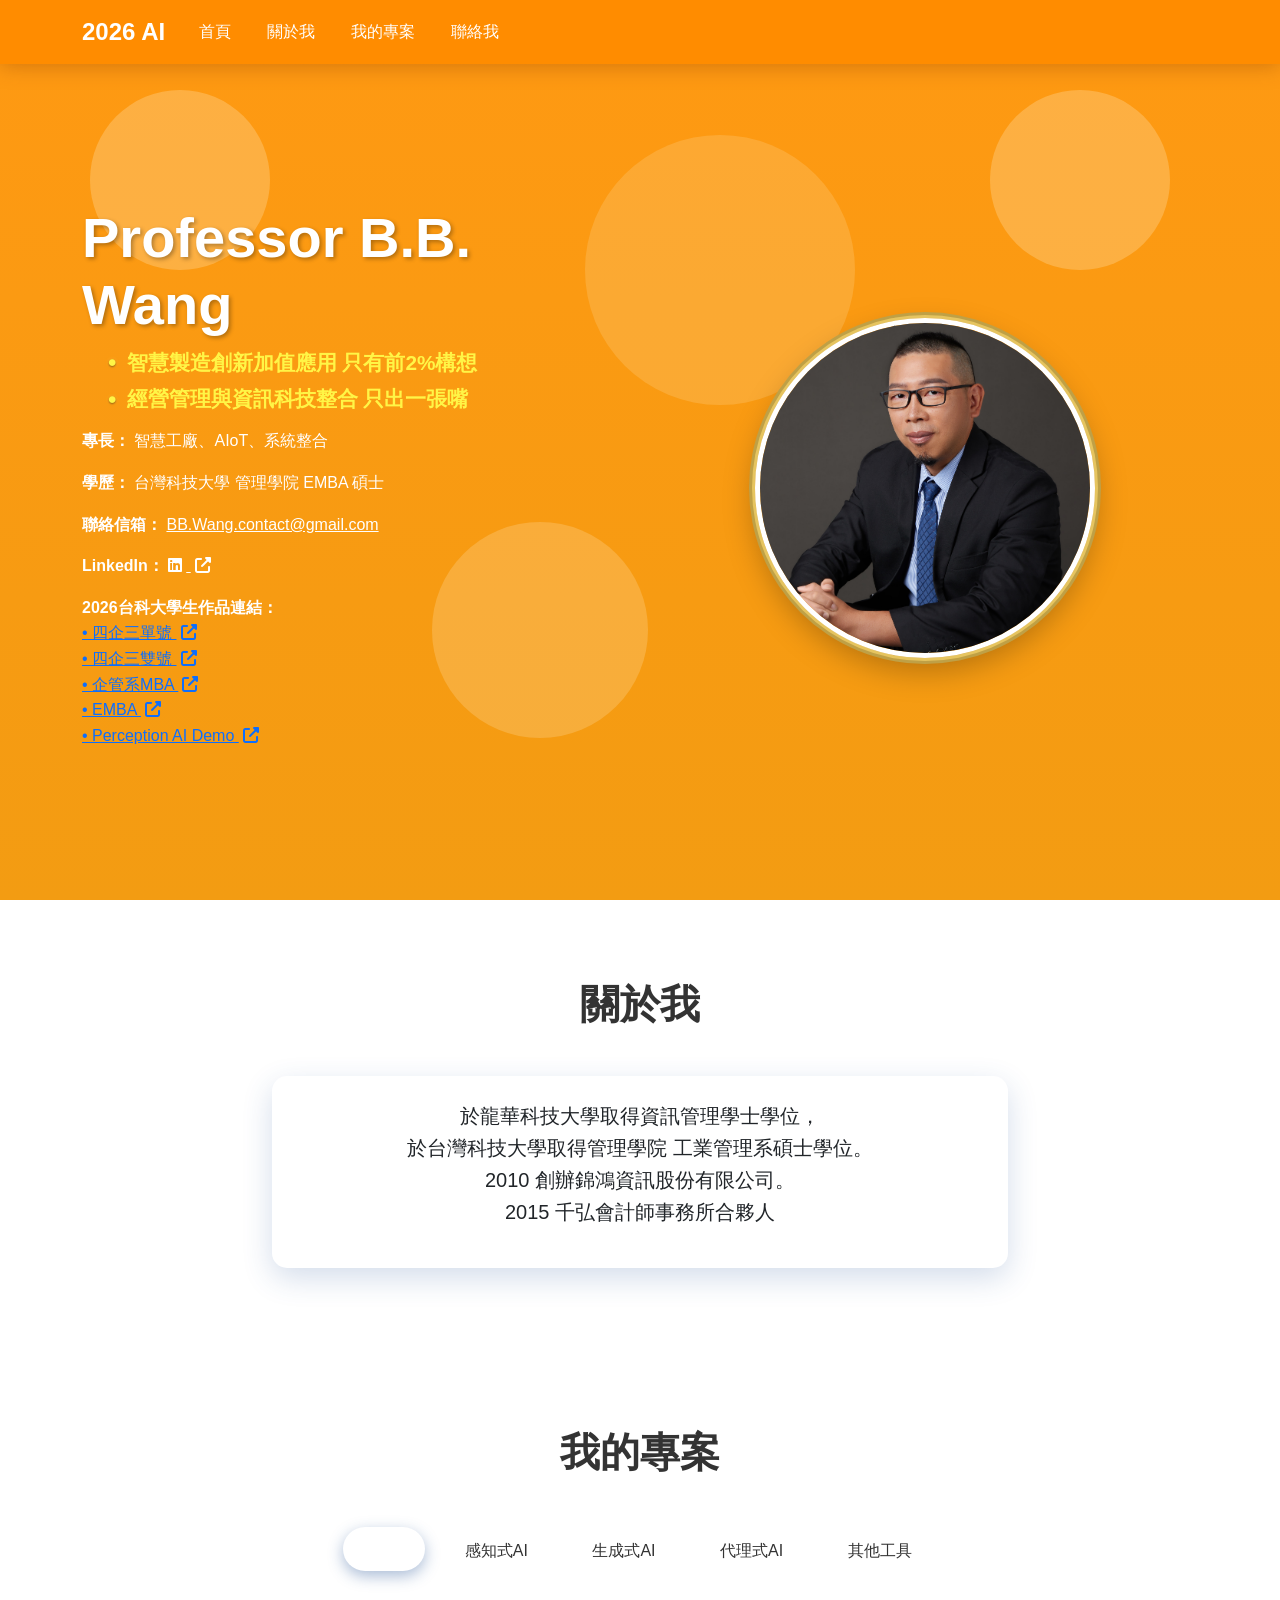
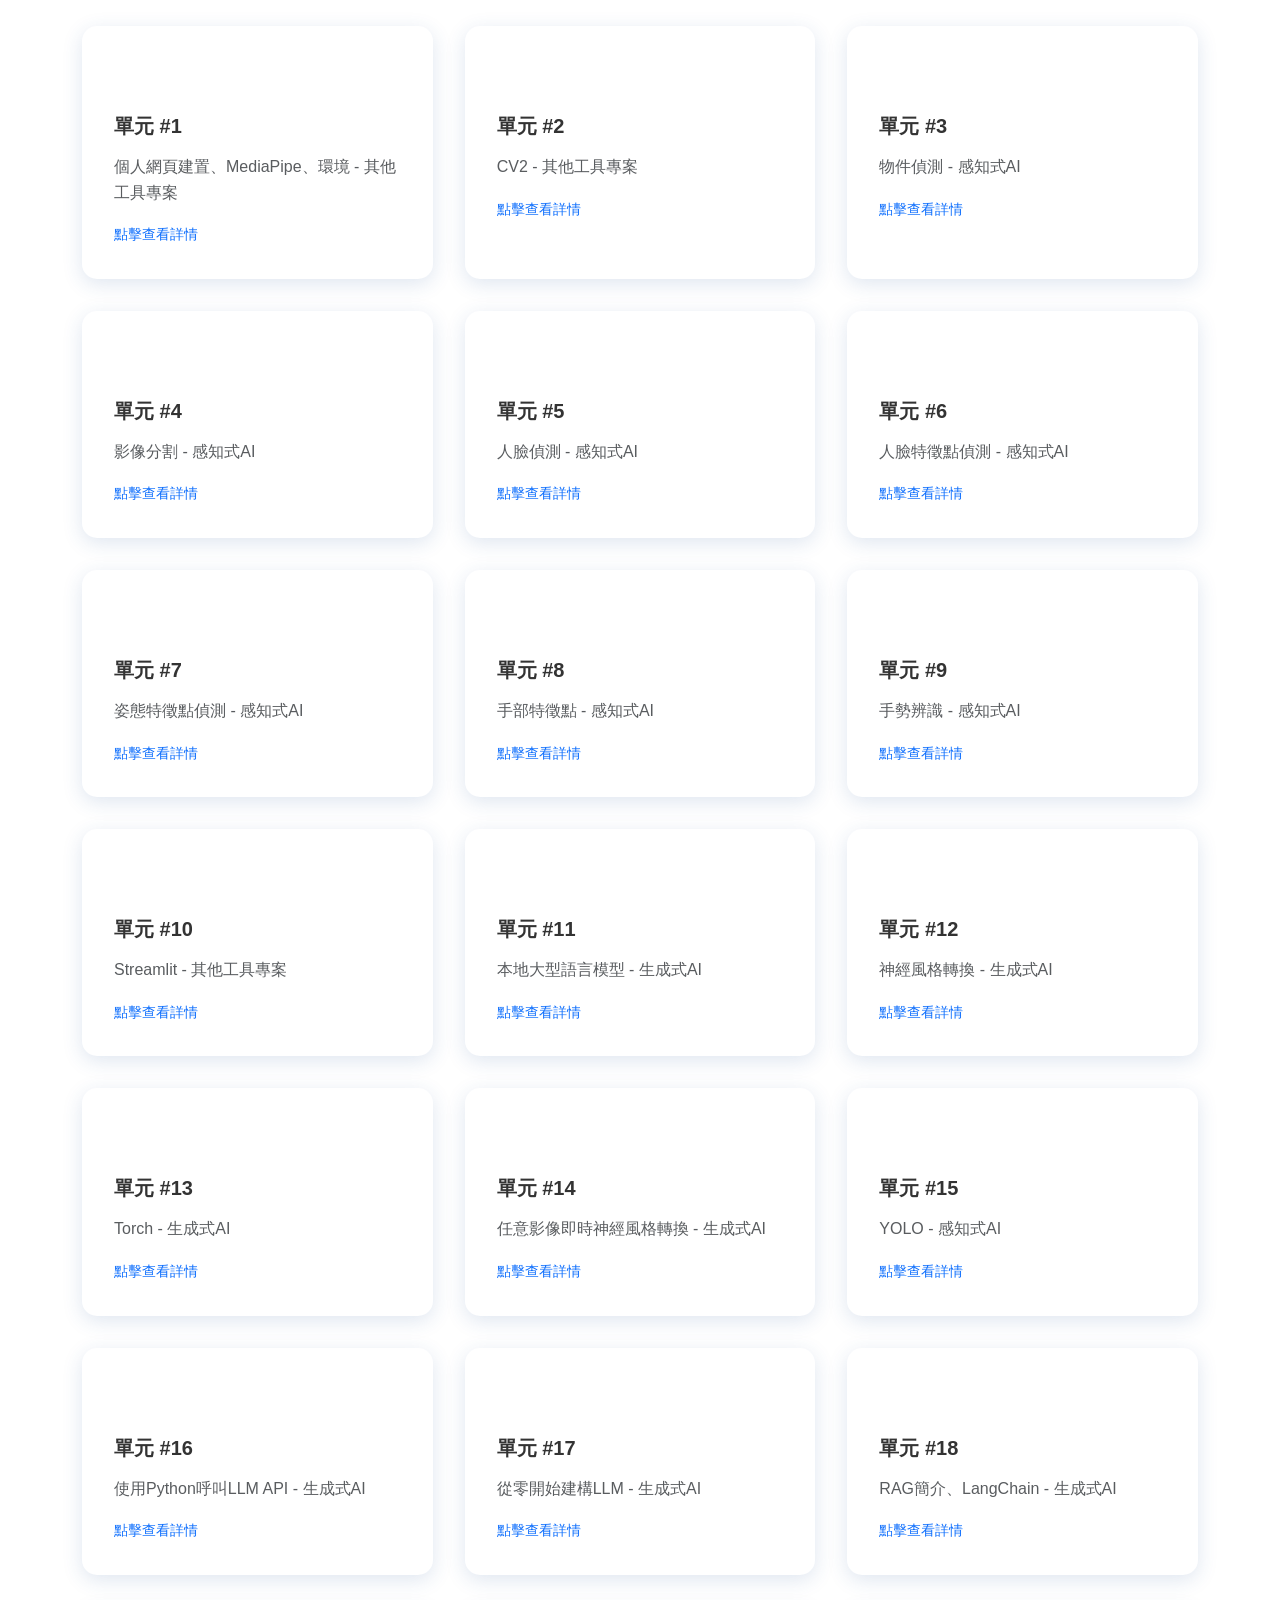
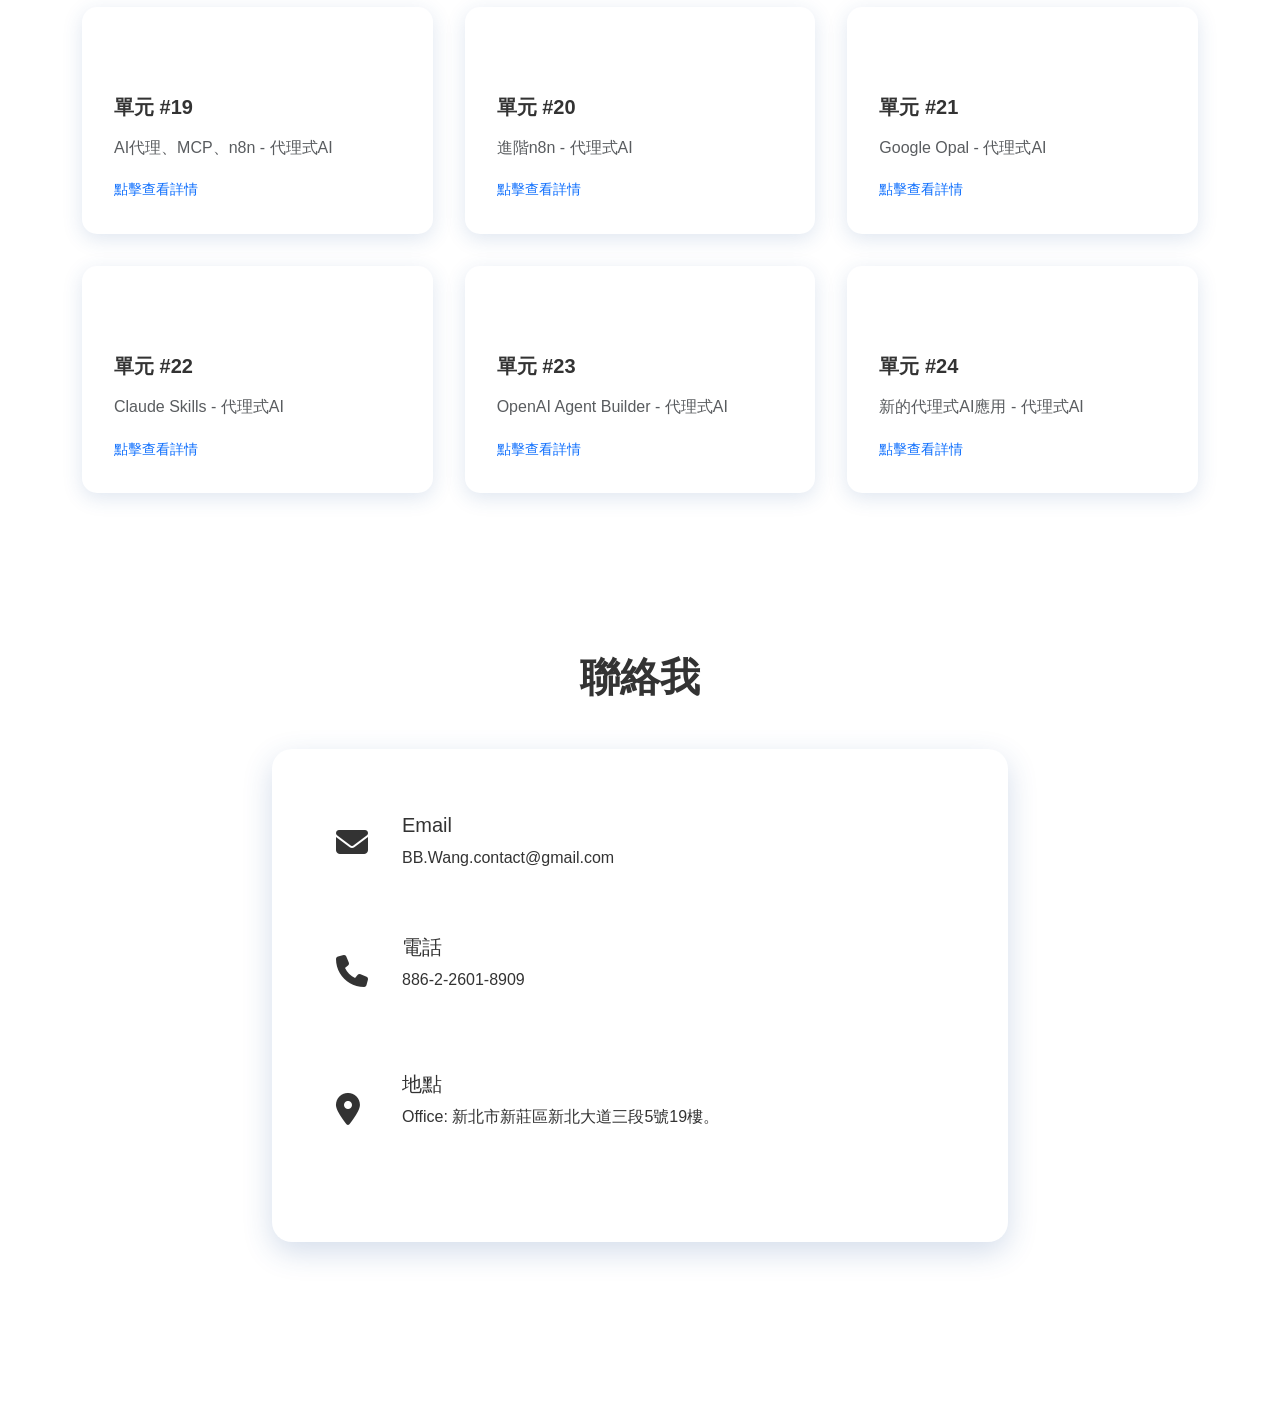
==== index.html @ 48f10123 "Update index.html" ====
<!DOCTYPE html>
<html lang="en">
<head>
    <meta charset="UTF-8">
    <meta name="viewport" content="width=device-width, initial-scale=1.0">
    <title>My 2025 AI Personal Website</title>
    <link href="https://cdnjs.cloudflare.com/ajax/libs/bootstrap/5.3.0/css/bootstrap.min.css" rel="stylesheet">
    <link href="https://cdnjs.cloudflare.com/ajax/libs/font-awesome/6.4.0/css/all.min.css" rel="stylesheet">
    <link rel="stylesheet" href="style2.css">
    <style>
        .titles-container {
            margin-bottom: 0.8rem;
        }
        
        .title-line {
           position: relative;
           padding-left: 1.6rem;
           font-weight: bold;
           color: #FFFF4D !important; /* 改為淡橘色 */
           margin-bottom: 0.2rem !important;

           display: flex;
           align-items: center;   /* 關鍵：文字垂直置中 */
        }

        .title-line:before {
             content: "●";          /* 實心圓，比 • 穩定 */
             color: #FFFF4D !important; /* 圓點也改為淡橘色 */
             font-size: 0.75em;      /* 視覺上更精緻 */
             margin-right: 0.6rem;

             text-shadow:
                 0 1px 2px rgba(0,0,0,0.45),
                 0 0 4px rgba(255,217,102,0.4);
         }
        
        .title-line:last-child {
            margin-bottom: 0 !important;
        }
    </style>
    <link rel="icon" type="image/x-icon" href="/pic/favicon.ico">
</head>

<body>
    <!-- Navigation -->
    <nav class="navbar navbar-expand-lg fixed-top">
        <div class="container">
            <a class="navbar-brand" href="#home">2026 AI</a>

            <button class="navbar-toggler" type="button" data-bs-toggle="collapse" data-bs-target="#navbarNav">
                <span class="navbar-toggler-icon"></span>
            </button>

            <div class="collapse navbar-collapse" id="navbarNav">
                <ul class="navbar-nav me-auto">
                    <li class="nav-item">
                        <a class="nav-link" href="#home">首頁</a>
                    </li>
                    <li class="nav-item">
                        <a class="nav-link" href="#about">關於我</a>
                    </li>
                    <li class="nav-item">
                        <a class="nav-link" href="#projects">我的專案</a>
                    </li>
                    <li class="nav-item">
                        <a class="nav-link" href="#contact">聯絡我</a>
                    </li>
                </ul>
            </div>
        </div>
    </nav>

    <!-- Hero Section -->
    <section id="home" class="hero">
        <div class="container">
            <div class="row align-items-center">
                <div class="col-lg-6 hero-content fade-in">
                    <h1 id="name"></h1>
                    <div class="titles-container">
                        <p class="subtitle title-line" id="title1"></p>
                        <p class="subtitle title-line" id="title2"></p>
                    </div>
                    <div class="mb-3">
                        <strong>專長：</strong>
                        <span id="expertise"></span>
                    </div>
                    <div class="mb-3">
                        <strong>學歷：</strong>
                        <span id="education"></span>
                    </div>
                    <div class="mb-3">
                        <strong>聯絡信箱：</strong>
                        <a href="/cdn-cgi/l/email-protection#a9" class="text-white" id="email"></a>
                    </div>
                    <div class="mb-3">
                        <strong>LinkedIn：</strong>
                        <a href="" target="_blank" class="text-white" id="linkedin">
                            <i class="fab fa-linkedin me-1"></i>
                            <span id="linkedin-text"></span>
                            <i class="fas fa-external-link-alt ms-1"></i>
                        </a>
                    </div>
                    <div class="mb-4 student-links">
                        <strong>2026台科大學生作品連結：</strong>
                        <div class="student-link-item">
                            <a href="https://profluarn.github.io/student_A.html" target="_blank">
                                • 四企三單號
                                <i class="fas fa-external-link-alt ms-1"></i>
                            </a>
                        </div>
                        <div class="student-link-item">
                            <a href="https://profluarn.github.io/student_B.html" target="_blank">
                                • 四企三雙號
                                <i class="fas fa-external-link-alt ms-1"></i>
                            </a>
                        </div>
                        <div class="student-link-item">
                            <a href="https://profluarn.github.io/student_MBA.html" target="_blank">
                                • 企管系MBA
                                <i class="fas fa-external-link-alt ms-1"></i>
                            </a>
                        </div>
                        <div class="student-link-item">
                            <a href="https://profluarn.github.io/student_EMBA.html" target="_blank">
                                • EMBA
                                <i class="fas fa-external-link-alt ms-1"></i>
                            </a>
                        </div>
                        <div class="student-link-item">
                            <a href="perception_demo.html" target="_blank">
                                • Perception AI Demo
                                <i class="fas fa-external-link-alt ms-1"></i>
                            </a>
                        </div>                        
                    </div>
                </div>
                <div class="col-lg-6 text-center fade-in">
                    <img src="pic/mypic.jpg" alt="mypic" class="profile-img">
                </div>
            </div>
        </div>
    </section>

    <!-- About Section -->
    <section id="about" class="section">
        <div class="container">
            <h2 class="section-title">關於我</h2>
            <div class="row justify-content-center">
                <div class="col-lg-8">
                    <div class="card fade-in">
                        <div class="card-body p-4">
                            <p class="lead text-center" id="about-text">
                            </p>
                        </div>
                    </div>
                </div>
            </div>
        </div>
    </section>

    <!-- Projects Section -->
    <section id="projects" class="section bg-light">
        <div class="container">
            <h2 class="section-title">我的專案</h2>

            <!-- Filter Buttons -->
            <div class="filter-buttons fade-in">
                <button class="btn filter-btn active" onclick="filterProjects('all')">全部</button>
                <button class="btn filter-btn" onclick="filterProjects('perception')">感知式AI</button>
                <button class="btn filter-btn" onclick="filterProjects('generative')">生成式AI</button>
                <button class="btn filter-btn" onclick="filterProjects('agentic')">代理式AI</button>
                <button class="btn filter-btn" onclick="filterProjects('tools')">其他工具</button>
            </div>

            <!-- Projects Grid -->
            <div class="project-grid fade-in" id="projects-grid">
                <!-- Projects will be dynamically generated -->
            </div>
        </div>
    </section>

    <!-- Contact Section -->
    <section id="contact" class="section">
        <div class="container">
            <h2 class="section-title">聯絡我</h2>
            <div class="row justify-content-center">
                <div class="col-lg-8">
                    <div class="contact-info fade-in">
                        <div class="contact-item">
                            <i class="fas fa-envelope"></i>
                            <div>
                                <h5>Email</h5>
                                <a id="contact-email1" href=""></a>
                            </div>
                        </div>
                        <div class="contact-item">
                            <i class="fas fa-phone"></i>
                            <div>
                                <h5>電話</h5>
                                <p id="contact-phone"></p>
                            </div>
                        </div>
                        <div class="contact-item">
                            <i class="fas fa-map-marker-alt"></i>
                            <div>
                                <h5>地點</h5>
                                <p id="contact-location"></p>
                            </div>
                        </div>
                    </div>
                </div>
            </div>
        </div>
    </section>

    <!-- Footer -->
    <footer class="footer">
        <div class="container">
            <p>&copy; 2026 Dr. Pin Luarn. All rights reserved.</p>
        </div>
    </footer>

    <!-- Bootstrap JS -->
    <script data-cfasync="false" src="/cdn-cgi/scripts/5c5dd728/cloudflare-static/email-decode.min.js"></script><script src="https://cdnjs.cloudflare.com/ajax/libs/bootstrap/5.3.0/js/bootstrap.bundle.min.js"></script>

    <script>
        

        // Project data
         const projects = [
            {id: 1, category: 'tools', title: '單元 #1', description: '個人網頁建置、MediaPipe、環境 - 其他工具專案'},
            {id: 2, category: 'tools', title: '單元 #2', description: 'CV2 - 其他工具專案'},
            {id: 3, category: 'perception', title: '單元 #3', description: '物件偵測 - 感知式AI'},
            {id: 4, category: 'perception', title: '單元 #4', description: '影像分割 - 感知式AI'},
            {id: 5, category: 'perception', title: '單元 #5', description: '人臉偵測 - 感知式AI'},
            {id: 6, category: 'perception', title: '單元 #6', description: '人臉特徵點偵測 - 感知式AI'},
            {id: 7, category: 'perception', title: '單元 #7', description: '姿態特徵點偵測 - 感知式AI'},
            {id: 8, category: 'perception', title: '單元 #8', description: '手部特徵點 - 感知式AI'},
            {id: 9, category: 'perception', title: '單元 #9', description: '手勢辨識 - 感知式AI'},
            {id: 10, category: 'tools', title: '單元 #10', description: 'Streamlit - 其他工具專案'},
            {id: 11, category: 'generative', title: '單元 #11', description: '本地大型語言模型 - 生成式AI'},
            {id: 12, category: 'generative', title: '單元 #12', description: '神經風格轉換 - 生成式AI'},
            {id: 13, category: 'generative', title: '單元 #13', description: 'Torch - 生成式AI'},
            {id: 14, category: 'generative', title: '單元 #14', description: '任意影像即時神經風格轉換 - 生成式AI'},
            {id: 15, category: 'perception', title: '單元 #15', description: 'YOLO - 感知式AI'},
            {id: 16, category: 'generative', title: '單元 #16', description: '使用Python呼叫LLM API - 生成式AI'},
            {id: 17, category: 'generative', title: '單元 #17', description: '從零開始建構LLM - 生成式AI'},
            {id: 18, category: 'generative', title: '單元 #18', description: 'RAG簡介、LangChain - 生成式AI'},
            {id: 19, category: 'agentic', title: '單元 #19', description: 'AI代理、MCP、n8n - 代理式AI'},
            {id: 20, category: 'agentic', title: '單元 #20', description: '進階n8n - 代理式AI'},
            {id: 21, category: 'agentic', title: '單元 #21', description: 'Google Opal - 代理式AI'},
            {id: 22, category: 'agentic', title: '單元 #22', description: 'Claude Skills - 代理式AI'},
            {id: 23, category: 'agentic', title: '單元 #23', description: 'OpenAI Agent Builder - 代理式AI'},
            {id: 24, category: 'agentic', title: '單元 #24', description: '新的代理式AI應用 - 代理式AI'}
        ];

        // Initialize page
        document.addEventListener('DOMContentLoaded', function() {
            loadProfileData();
            renderProjects('all');
            initScrollAnimations();
            initSmoothScrolling();
        });

        // Load profile data
        function loadProfileData() {
            // Update home section
            document.getElementById('name').textContent = profileData.name;
            document.getElementById('title1').textContent = profileData.title1;
            document.getElementById('title2').textContent = profileData.title2;
            document.getElementById('expertise').textContent = profileData.expertise;
            document.getElementById('education').textContent = profileData.education;
            document.getElementById('email').textContent = profileData.email;
            document.getElementById('email').href = `mailto:${profileData.email}`;
            document.getElementById('linkedin').href = profileData.linkedin;
            document.getElementById('linkedin-text').textContent = profileData.linkedin;
            const aboutText = [profileData.about1, profileData.about2, profileData.about3, profileData.about4]
                .filter(text => text && text.trim()) // Remove empty parts
                .join(' ');
            document.getElementById('about-text').innerHTML = aboutText;
            document.getElementById('contact-email1').textContent = profileData.email;
            document.getElementById('contact-email1').href = `mailto:${profileData.email}`;
            document.getElementById('contact-phone').textContent = profileData.phone;
            document.getElementById('contact-location').innerHTML = profileData.location;
        }

        // Filter and render projects
        function filterProjects(category) {
            // Update active button
            document.querySelectorAll('.filter-btn').forEach(btn => btn.classList.remove('active'));
            event.target.classList.add('active');

            renderProjects(category);
        }

        function renderProjects(category) {
            const grid = document.getElementById('projects-grid');
            const filteredProjects = category === 'all' ? projects : projects.filter(p => p.category === category);

            grid.innerHTML = filteredProjects.map(project => {
                return `
                    <div class="project-card" data-category="${project.category}" onclick="openProject(${project.id})">
                        <div class="project-number">${project.id}</div>
                        <h5>${project.title}</h5>
                        <p class="text-muted">${project.description}</p>
                        <small class="text-primary">點擊查看詳情</small>
                    </div>
                `;
            }).join('');
        }

        // Open project details
        function openProject(id) {
            // Navigate to unit.html with unit ID as parameter
            window.open(`unit.html?unit=${id}`, '_blank');
        }

        // Scroll animations
        function initScrollAnimations() {
            const observerOptions = {
                threshold: 0.1,
                rootMargin: '0px 0px -50px 0px'
            };

            const observer = new IntersectionObserver((entries) => {
                entries.forEach(entry => {
                    if (entry.isIntersecting) {
                        entry.target.classList.add('visible');
                    }
                });
            }, observerOptions);

            document.querySelectorAll('.fade-in').forEach(el => {
                observer.observe(el);
            });
        }

        // Smooth scrolling for navigation links
        function initSmoothScrolling() {
            document.querySelectorAll('a[href^="#"]').forEach(anchor => {
                anchor.addEventListener('click', function (e) {
                    e.preventDefault();
                    const target = document.querySelector(this.getAttribute('href'));
                    if (target) {
                        const headerOffset = 70;
                        const elementPosition = target.getBoundingClientRect().top;
                        const offsetPosition = elementPosition + window.pageYOffset - headerOffset;

                        window.scrollTo({
                            top: offsetPosition,
                            behavior: 'smooth'
                        });
                    }
                });
            });
        }

        // Navbar background on scroll
        window.addEventListener('scroll', function() {
            const navbar = document.querySelector('.navbar');
            if (window.scrollY > 50) {
                navbar.style.background = 'rgba(255,255,255,0.98)';
            } else {
                navbar.style.background = 'rgba(255,255,255,0.95)';
            }
        });
// ====== User Profile Data Section - Please modify the content below ======
        const profileData = {
            name: "Professor B.B. Wang",
            title1: "智慧製造創新加值應用 只有前2%構想",
            title2: "經營管理與資訊科技整合 只出一張嘴",
            expertise: "智慧工廠、AIoT、系統整合",
            education: "台灣科技大學 管理學院 EMBA 碩士",
            email: "BB.Wang.contact@gmail.com",
            WebSite: "https://jinhon-info.com.tw/",
            about1: "於龍華科技大學取得資訊管理學士學位，<br>",
            about2: "於台灣科技大學取得管理學院 工業管理系碩士學位。<br>",
            about3: "2010 創辦錦鴻資訊股份有限公司。<br>",
            about4: "2015 千弘會計師事務所合夥人", 
            phone: "886-2-2601-8909",
            location: "Office: 新北市新莊區新北大道三段5號19樓。"
        };
    </script>
</body>
</html>
---- style2.css ----
:root {
    --primary-orange: #FF9900;    /* 主背景橘色 */
    --light-orange: #ffe5b4;      /* 淡橘色（用於圓圈與文字） */
    --deep-orange: #e67e22;       /* 深橘色（用於標題文字） */
    
    --gradient-orange: linear-gradient(
        180deg,
        #ff9912 0%,
        #f39c12 100%
    );
}

* {
    margin: 0;
    padding: 0;
    box-sizing: border-box;
}

body {
    font-family: 'Microsoft JhengHei', Arial, sans-serif;
    line-height: 1.6;
    color: #333;
    background: var(--light-pink);
}

/* Navigation */
.navbar {
    /* 將原本的 rgba(42, 87, 153, 0.95) 改為深橘色 */
    background: rgba(255, 140, 0, 1) !important;
    backdrop-filter: blur(10px);
    /* 修改陰影顏色，使其與橘色調和 */
    box-shadow: 0 2px 20px rgba(135, 54, 0, 0.35);
    transition: all 0.3s ease;
}

.navbar-brand {
    font-weight: bold;
    font-size: 1.5rem;
    color: white !important;
}

.navbar-nav .nav-link {
    color: white !important;
    font-weight: 500;
    margin: 0 10px;
    transition: all 0.3s ease;
}

.navbar-nav .nav-link:hover {
    /* 原本是淡藍色，改為您之前設定的淡橘色 */
    color: var(--light-orange) !important;
    transform: translateY(-2px);
}

/* Hero Section */
.hero {
    background: var(--gradient-orange); /* 使用新的橘色漸層 */
    min-height: 100vh;
    display: flex;
    align-items: center;
    color: white;
    position: relative;
    overflow: hidden;
    padding-top: 76px;
}

.hero::before {
    content: '';
    position: absolute;
    inset: 0;
    /* 將 SVG 內的 fill 顏色改為淡橘色 rgba(255, 229, 180, ...) */
    background: url("data:image/svg+xml,%3Csvg xmlns='http://www.w3.org/2000/svg' viewBox='0 0 1000 1000'%3E%3Ccircle cx='200' cy='200' r='100' fill='rgba(255, 229, 180, 0.3)'/%3E%3Ccircle cx='800' cy='300' r='150' fill='rgba(255, 229, 180, 0.2)'/%3E%3Ccircle cx='600' cy='700' r='120' fill='rgba(255, 229, 180, 0.25)'/%3E%3C/svg%3E");

    animation: float 12s ease-in-out infinite;
    will-change: transform;
    transform: translate3d(0,0,0);
    pointer-events: none;
}
@keyframes float {
    0%, 100% { transform: translate3d(0, 0, 0) scale(1); }
    50%      { transform: translate3d(28px, -70px, 0) scale(1.03); }
}

.hero-content {
    position: relative;
    z-index: 2;
}

.hero h1 {
    font-size: 3.5rem;
    font-weight: bold;
    margin-bottom: 0.5rem;
    text-shadow: 2px 2px 4px rgba(0,0,0,0.3);
}

.hero .subtitle {
    font-size: 1.3rem;
    margin-bottom: 2rem;
    opacity: 0.9;
}

/* ===============================
   Profile Image
   =============================== */
.profile-img {
    width: clamp(250px, 33vw, 340px);
    height: clamp(250px, 33vw, 340px);
    border-radius: 50%;
    aspect-ratio: 1 / 1;
    object-fit: cover;

    border: 5px solid #ffffff;

    box-shadow:
        0 0 0 3px #e6c45f,
        0 0 0 6px #bfa046,
        0 12px 32px rgba(0,0,0,0.28);

    transition: transform 0.35s ease, box-shadow 0.35s ease;
}

.profile-img:hover {
    transform: scale(1.05);
    box-shadow:
        0 0 0 3px #f2d675,
        0 0 0 6px #c9a84a,
        0 18px 40px rgba(0,0,0,0.35);
}

.hero .profile-img {
    border-radius: 50% !important;
}

/* Sections */
.section {
    padding: 80px 0;
}

.section-title {
    text-align: center;
    font-size: 2.5rem;
    margin-bottom: 3rem;
    color: var(--deep-pink);
    font-weight: bold;
}

.bg-light {
    background: var(--secondary-pink) !important;
}

/* Cards */
.card {
    border: none;
    border-radius: 15px;
    box-shadow: 0 10px 30px rgba(42, 87, 153, 0.20);
    transition: transform 0.3s ease, box-shadow 0.3s ease;
    background: white;
}

.card:hover {
    transform: translateY(-10px);
    box-shadow: 0 20px 40px rgba(42, 87, 153, 0.30);
}

/* Filter Buttons */
.filter-buttons {
    text-align: center;
    margin-bottom: 3rem;
}

.filter-btn {
    background: white;
    color: var(--primary-pink);
    border: 2px solid var(--primary-pink);
    padding: 10px 25px;
    margin: 5px;
    border-radius: 25px;
    font-weight: 500;
    transition: all 0.3s ease;
}

.filter-btn:hover,
.filter-btn.active {
    background: var(--primary-pink);
    color: white;
    transform: translateY(-2px);
    box-shadow: 0 5px 15px rgba(42, 87, 153, 0.40);
}

/* Project Grid */
.project-grid {
    display: grid;
    grid-template-columns: repeat(auto-fit, minmax(300px, 1fr));
    gap: 2rem;
    margin-top: 2rem;
}

.project-card {
    background: white;
    padding: 2rem;
    border-radius: 15px;
    box-shadow: 0 5px 20px rgba(42, 87, 153, 0.15);
    transition: all 0.3s ease;
    cursor: pointer;
    position: relative;
    overflow: hidden;
}

.project-card::before {
    content: '';
    position: absolute;
    top: 0;
    left: 0;
    width: 100%;
    height: 4px;
    background: var(--gradient-pink);
}

.project-card:hover {
    transform: translateY(-10px);
    box-shadow: 0 15px 35px rgba(42, 87, 153, 0.25);
}

.project-number {
    background: var(--gradient-pink);
    color: white;
    width: 40px;
    height: 40px;
    border-radius: 50%;
    display: flex;
    align-items: center;
    justify-content: center;
    font-weight: bold;
    margin-bottom: 1rem;
}

.project-card h5 {
    color: var(--deep-pink);
    margin-bottom: 1rem;
    font-weight: bold;
}

/* Contact Section */
.contact-info {
    background: white;
    padding: 3rem;
    border-radius: 20px;
    box-shadow: 0 10px 30px rgba(42, 87, 153, 0.20);
}

.contact-item {
    display: flex;
    align-items: center;
    margin-bottom: 2rem;
    padding: 1rem;
    background: var(--light-pink);
    border-radius: 10px;
    transition: transform 0.3s ease;
}

.contact-item:hover {
    transform: translateX(10px);
}

.contact-item i {
    font-size: 2rem;
    color: var(--primary-pink);
    margin-right: 1rem;
    width: 50px;
}

.contact-item a {
    color: var(--deep-pink) !important;
    text-decoration: none;
}

.contact-item a:hover {
    color: var(--primary-pink) !important;
}

/* Footer */
.footer {
    background: var(--deep-pink);
    color: white;
    text-align: center;
    padding: 2rem 0;
}

/* Animations */
.fade-in {
    opacity: 0;
    transform: translateY(30px);
    transition: all 0.8s ease;
}

.fade-in.visible {
    opacity: 1;
    transform: translateY(0);
}

/* Responsive Design */
@media (max-width: 768px) {
    .hero h1 {
        font-size: 2.5rem;
    }

    .profile-img {
        width: 190px;
        height: 190px;
    }

    .project-grid {
        grid-template-columns: 1fr;
    }

    .section-title {
        font-size: 2rem;
    }

    .filter-btn {
        padding: 8px 20px;
        font-size: 0.9rem;
    }

    .project-card {
        padding: 1.5rem;
    }

    .contact-info {
        padding: 2rem;
    }
}

@media (max-width: 576px) {
    .hero h1 {
        font-size: 2rem;
    }

    .hero .subtitle {
        font-size: 1.1rem;
    }

    .section {
        padding: 60px 0;
    }

    .profile-img {
        width: 160px;
        height: 160px;
    }

    .project-card {
        padding: 1.2rem;
    }

    .contact-info {
        padding: 1.5rem;
    }

    .contact-item {
        flex-direction: column;
        text-align: center;
    }

    .contact-item i {
        margin-right: 0;
        margin-bottom: 0.5rem;
    }
}
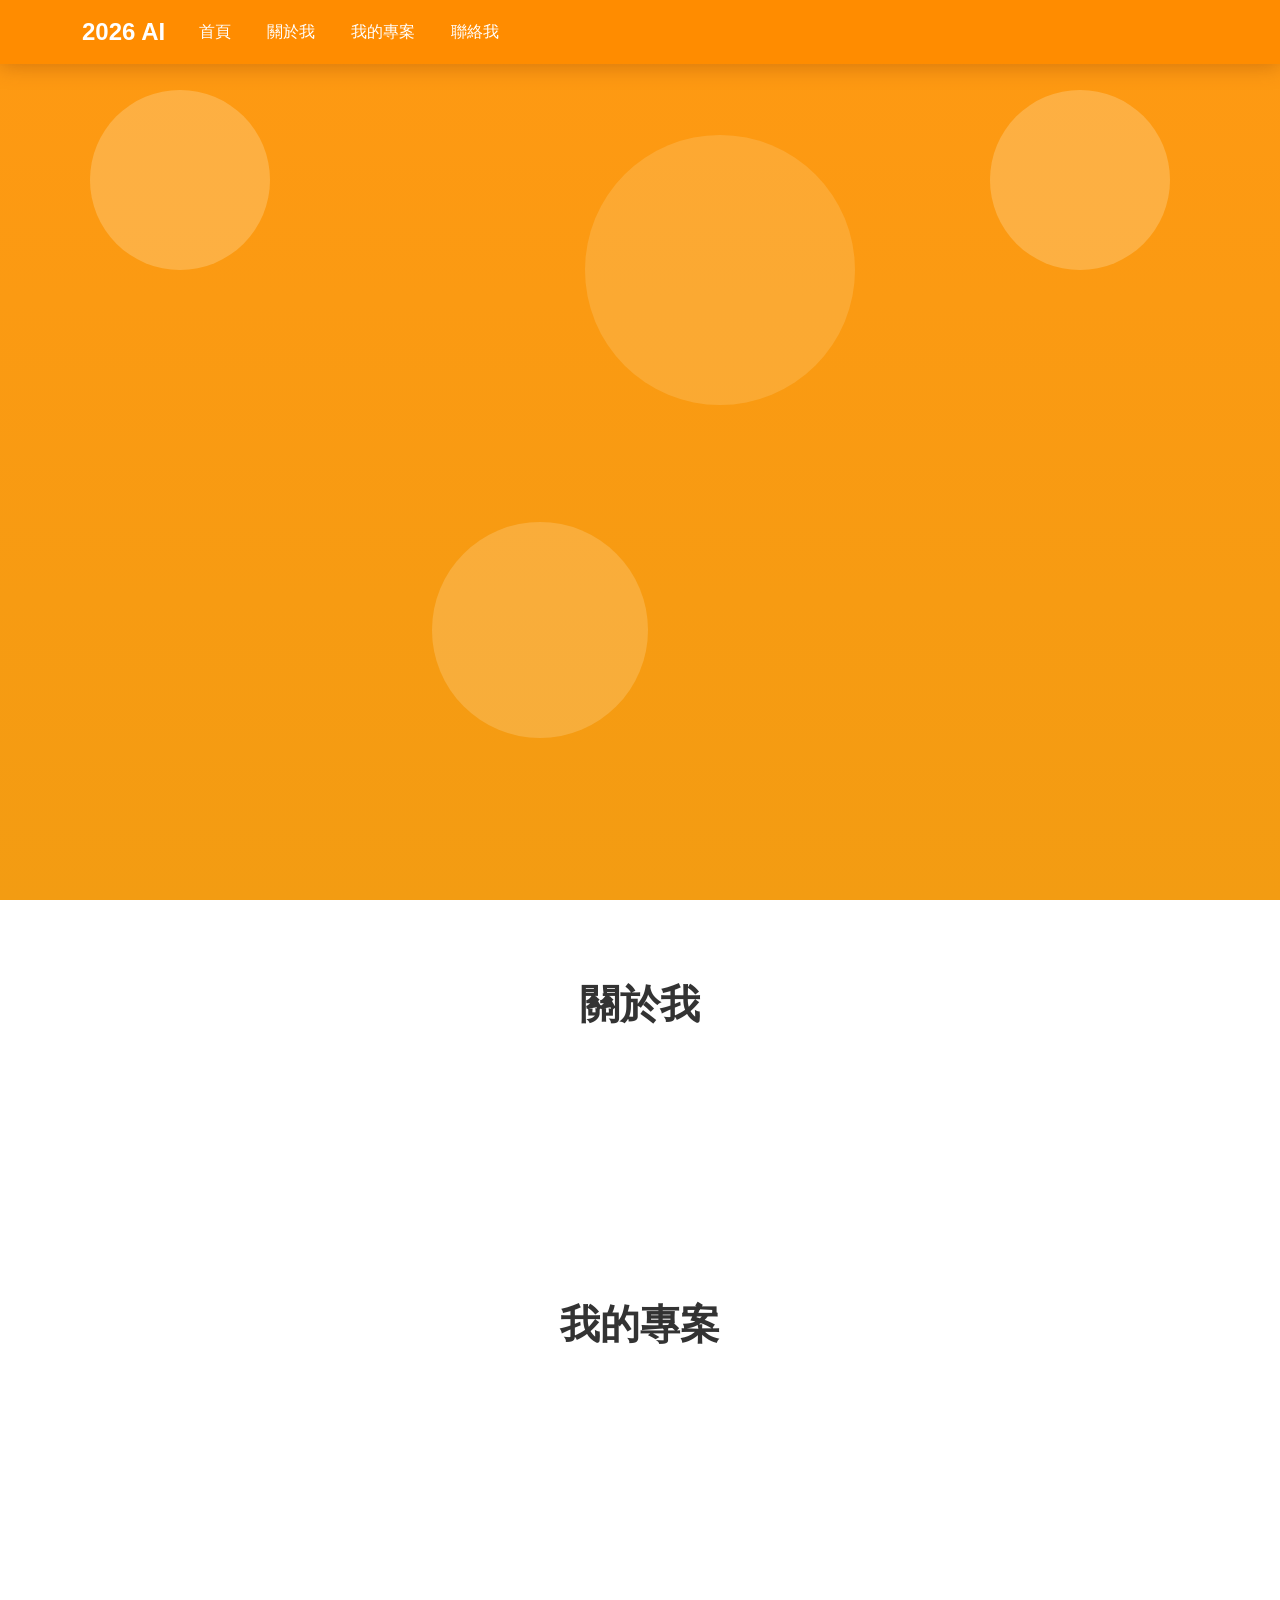
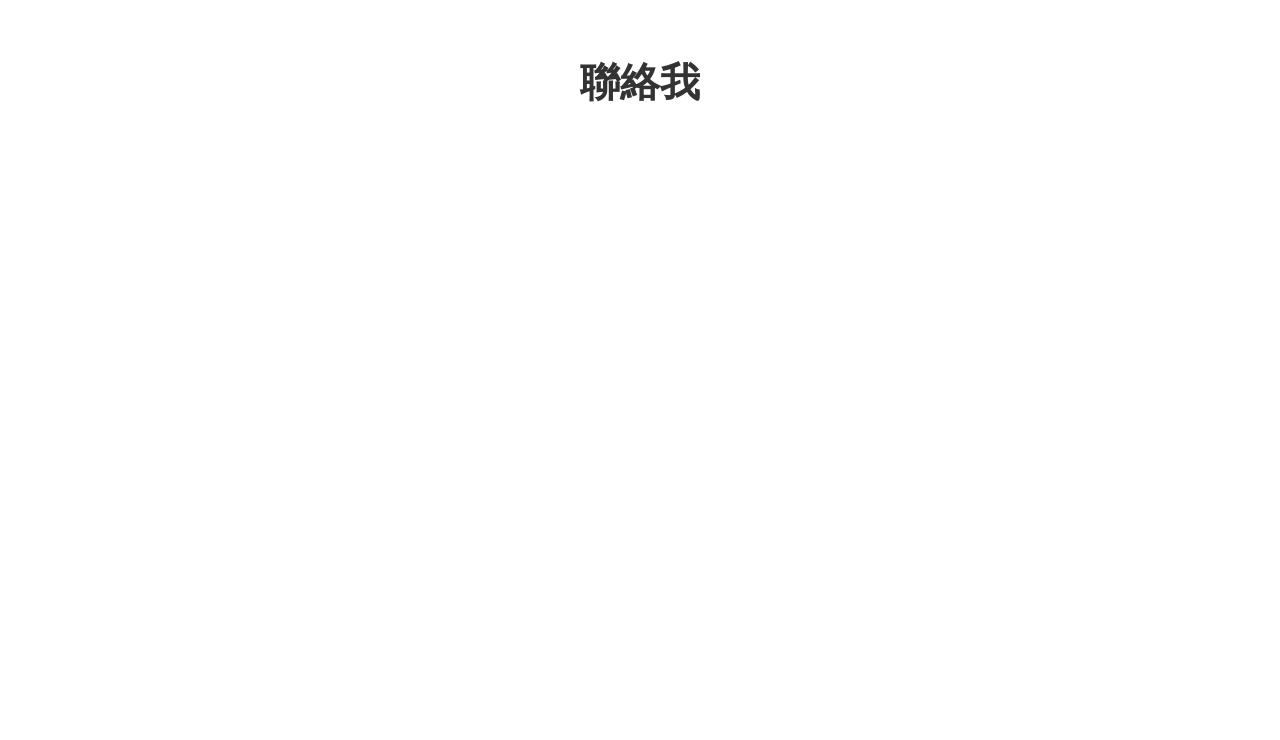
==== commit 7b54d65f: "Update index.html" ====
--- a/index.html
+++ b/index.html
@@ -93,8 +93,8 @@
                         <a href="/cdn-cgi/l/email-protection#a9" class="text-white" id="email"></a>
                     </div>
                     <div class="mb-3">
-                        <strong>LinkedIn：</strong>
-                        <a href="" target="_blank" class="text-white" id="linkedin">
+                        <strong>WebSite：</strong>
+                        <a href="" target="_blank" class="text-white" id="WebSite">
                             <i class="fab fa-linkedin me-1"></i>
                             <span id="linkedin-text"></span>
                             <i class="fas fa-external-link-alt ms-1"></i>
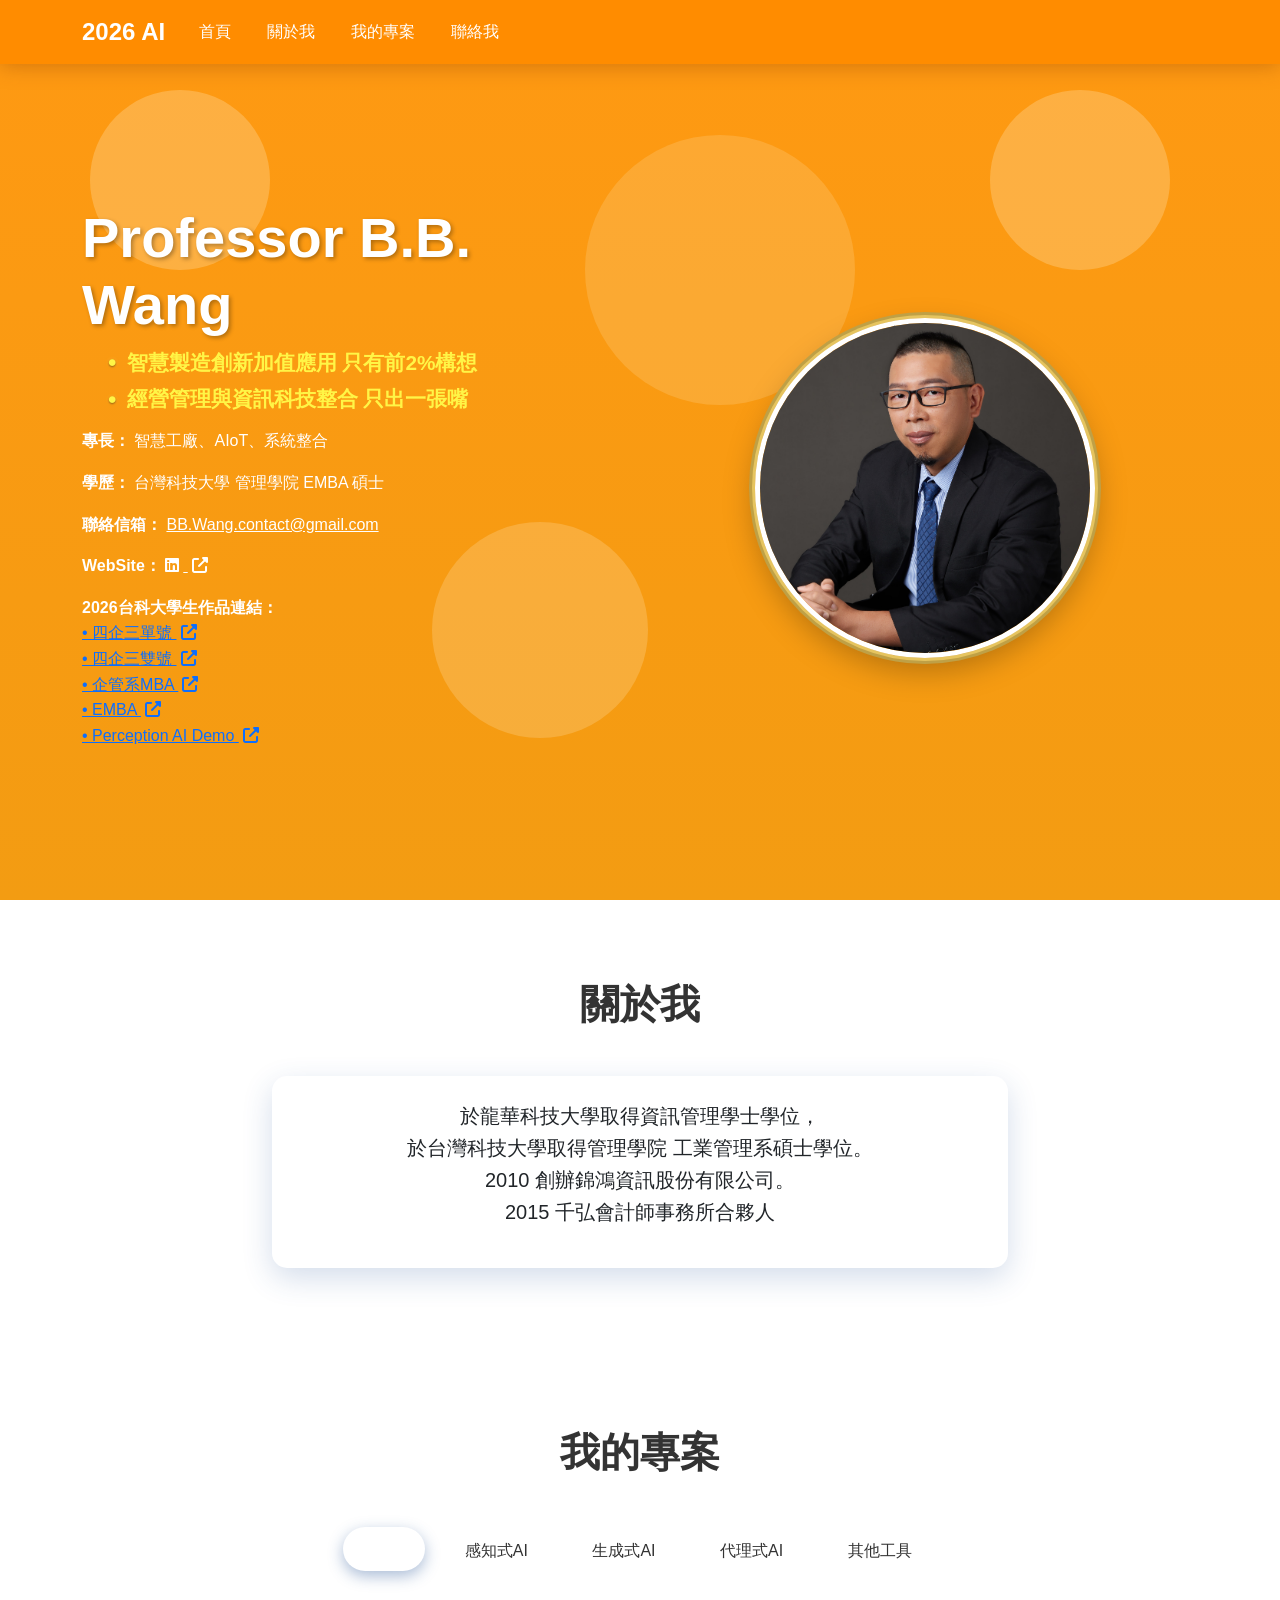
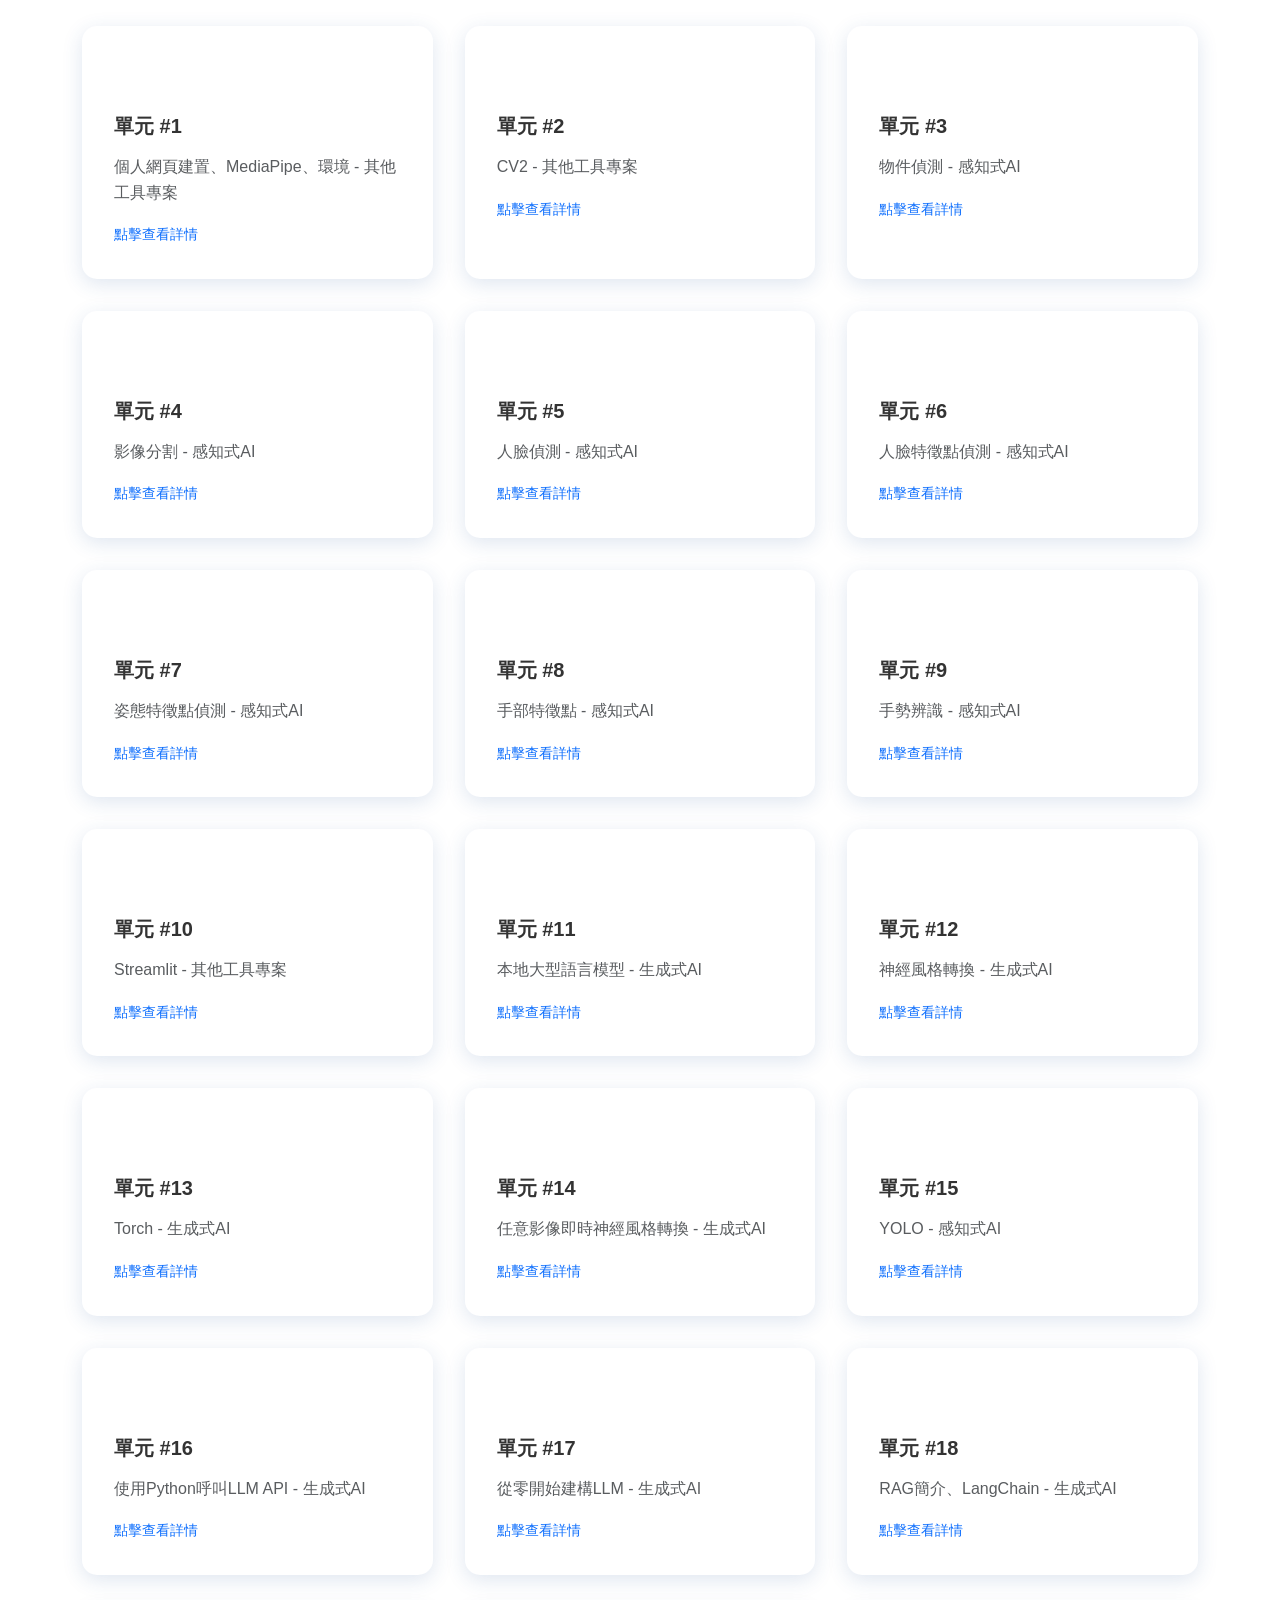
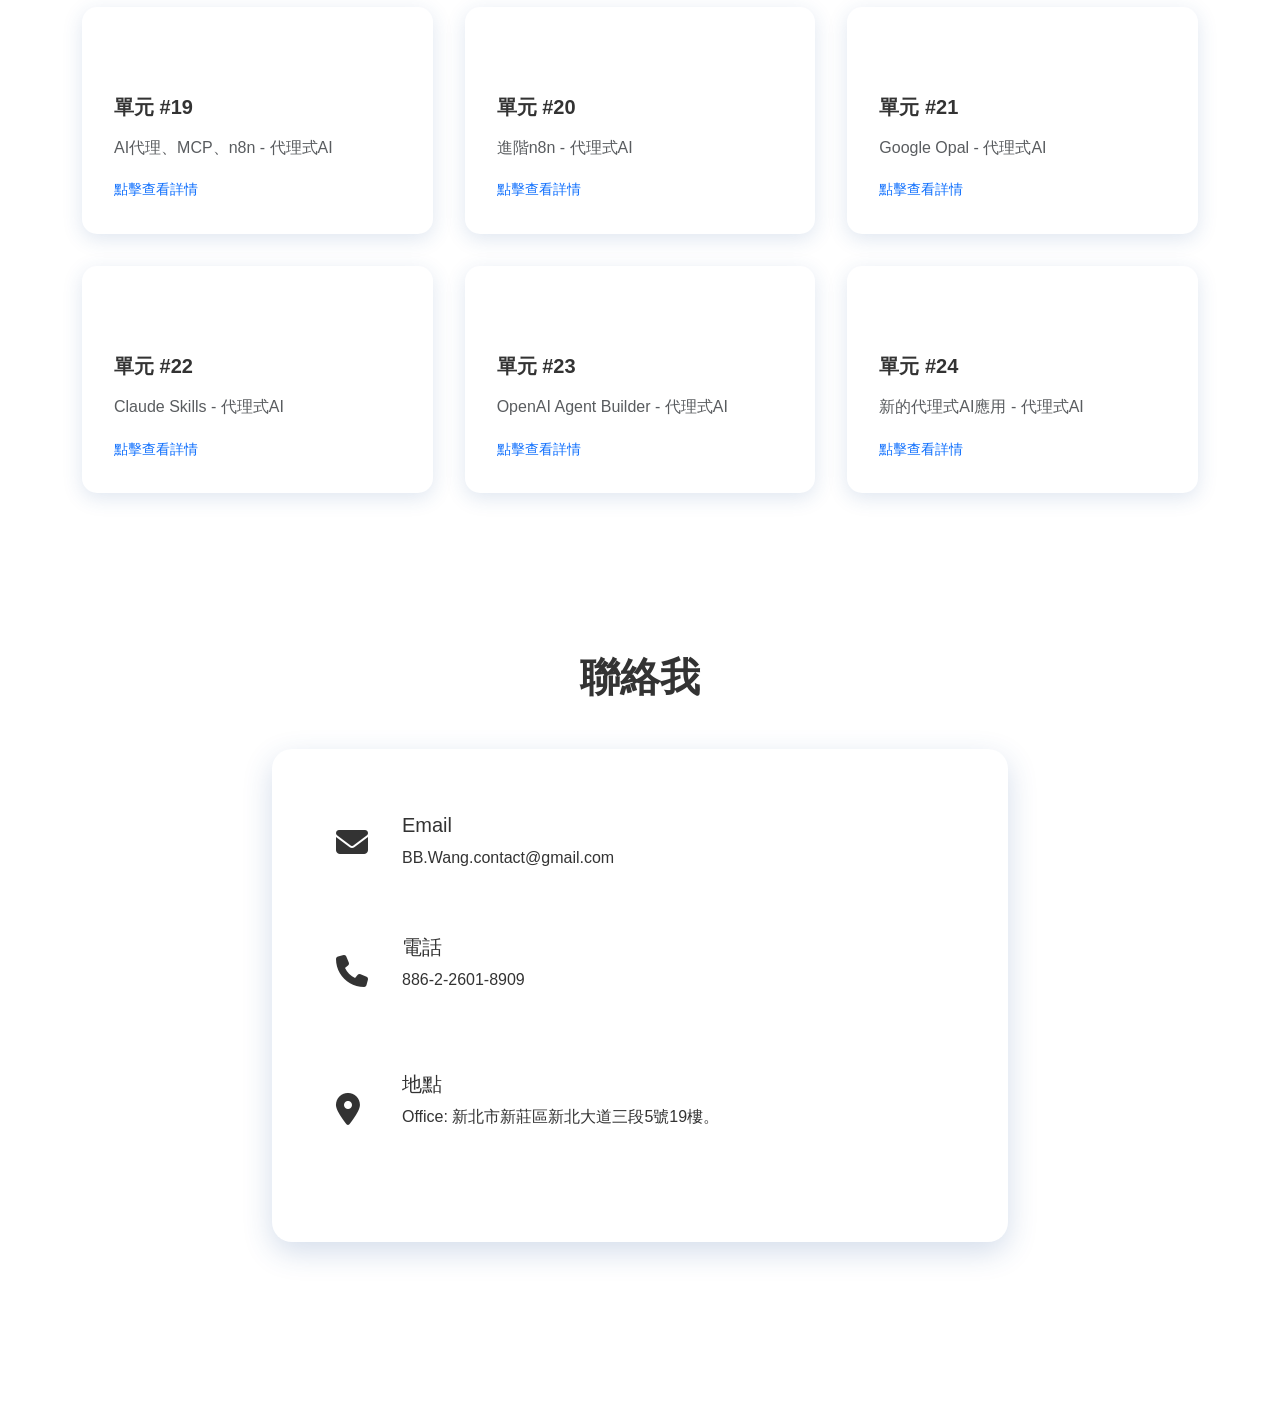
==== commit 13a4b187: "Update index.html" ====
--- a/index.html
+++ b/index.html
@@ -94,7 +94,7 @@
                     </div>
                     <div class="mb-3">
                         <strong>WebSite：</strong>
-                        <a href="" target="_blank" class="text-white" id="WebSite">
+                        <a href="" target="_blank" class="text-white" id="linkedin">
                             <i class="fab fa-linkedin me-1"></i>
                             <span id="linkedin-text"></span>
                             <i class="fas fa-external-link-alt ms-1"></i>
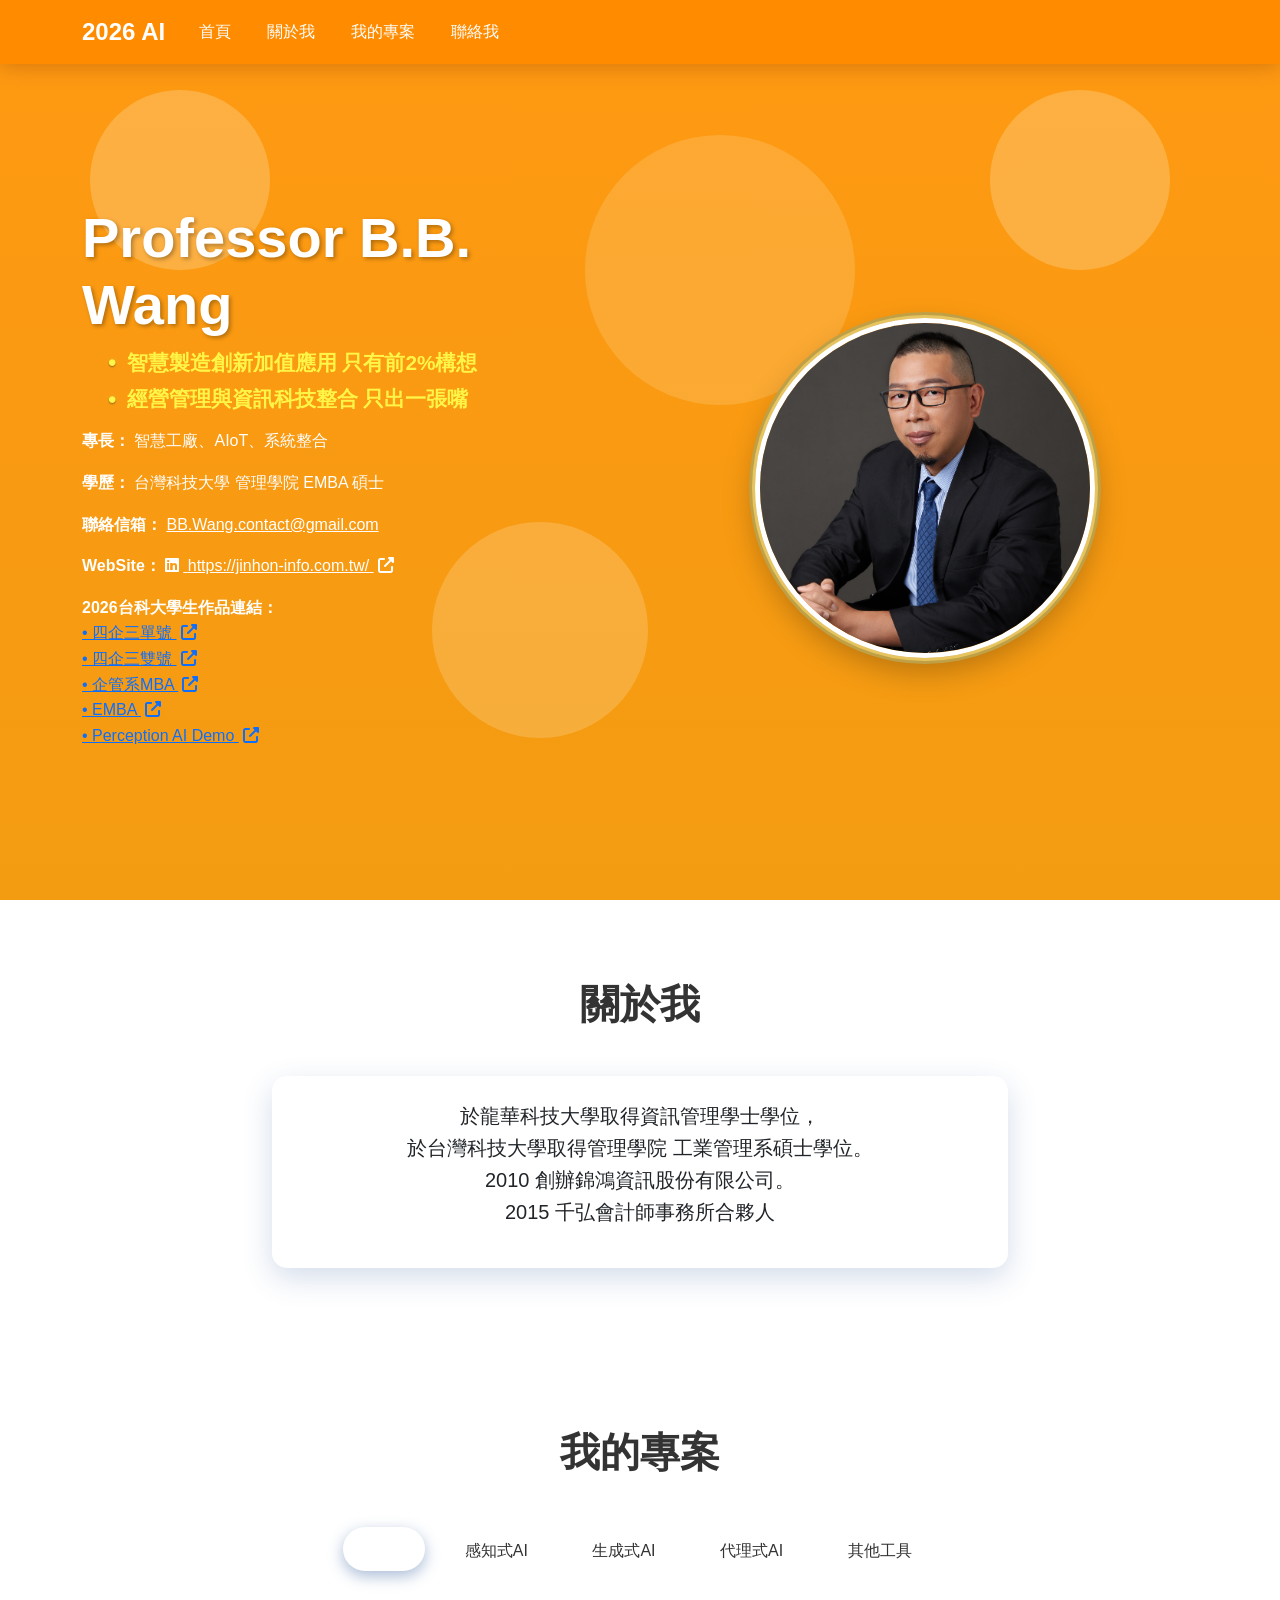
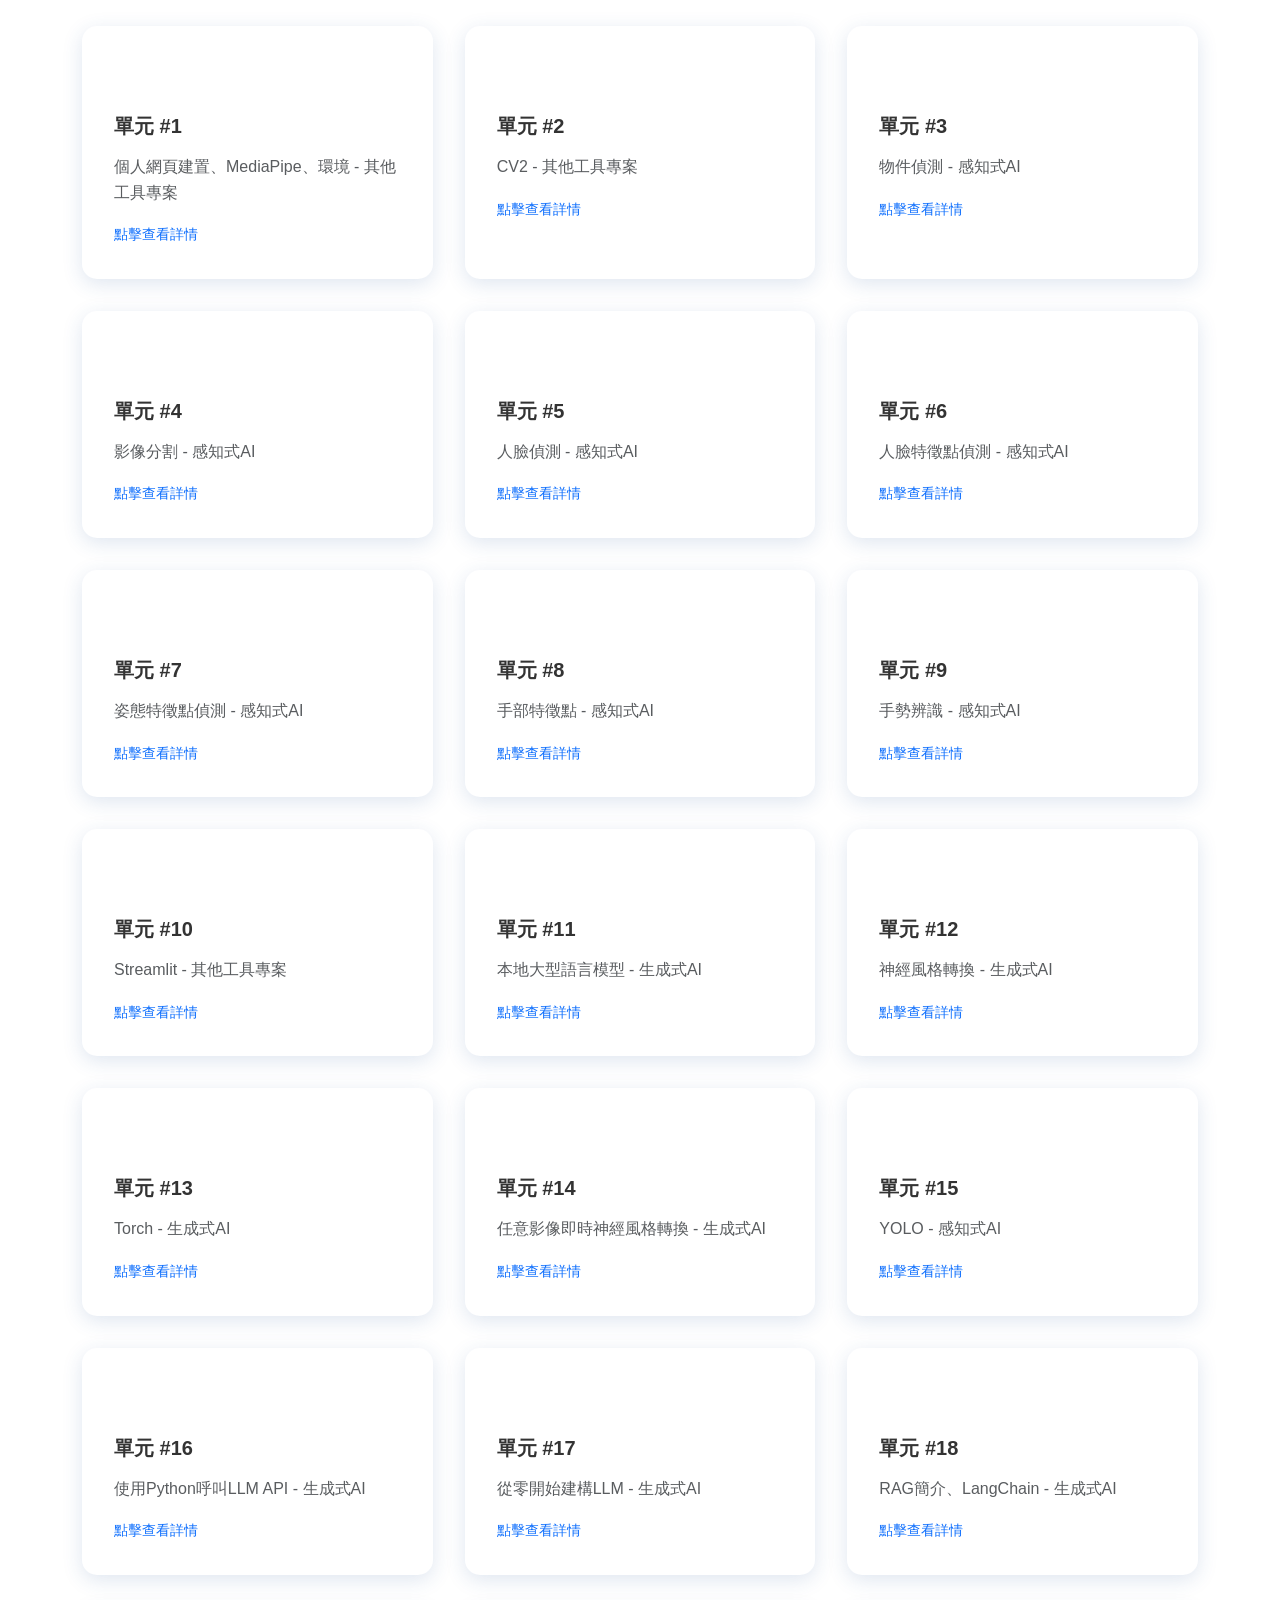
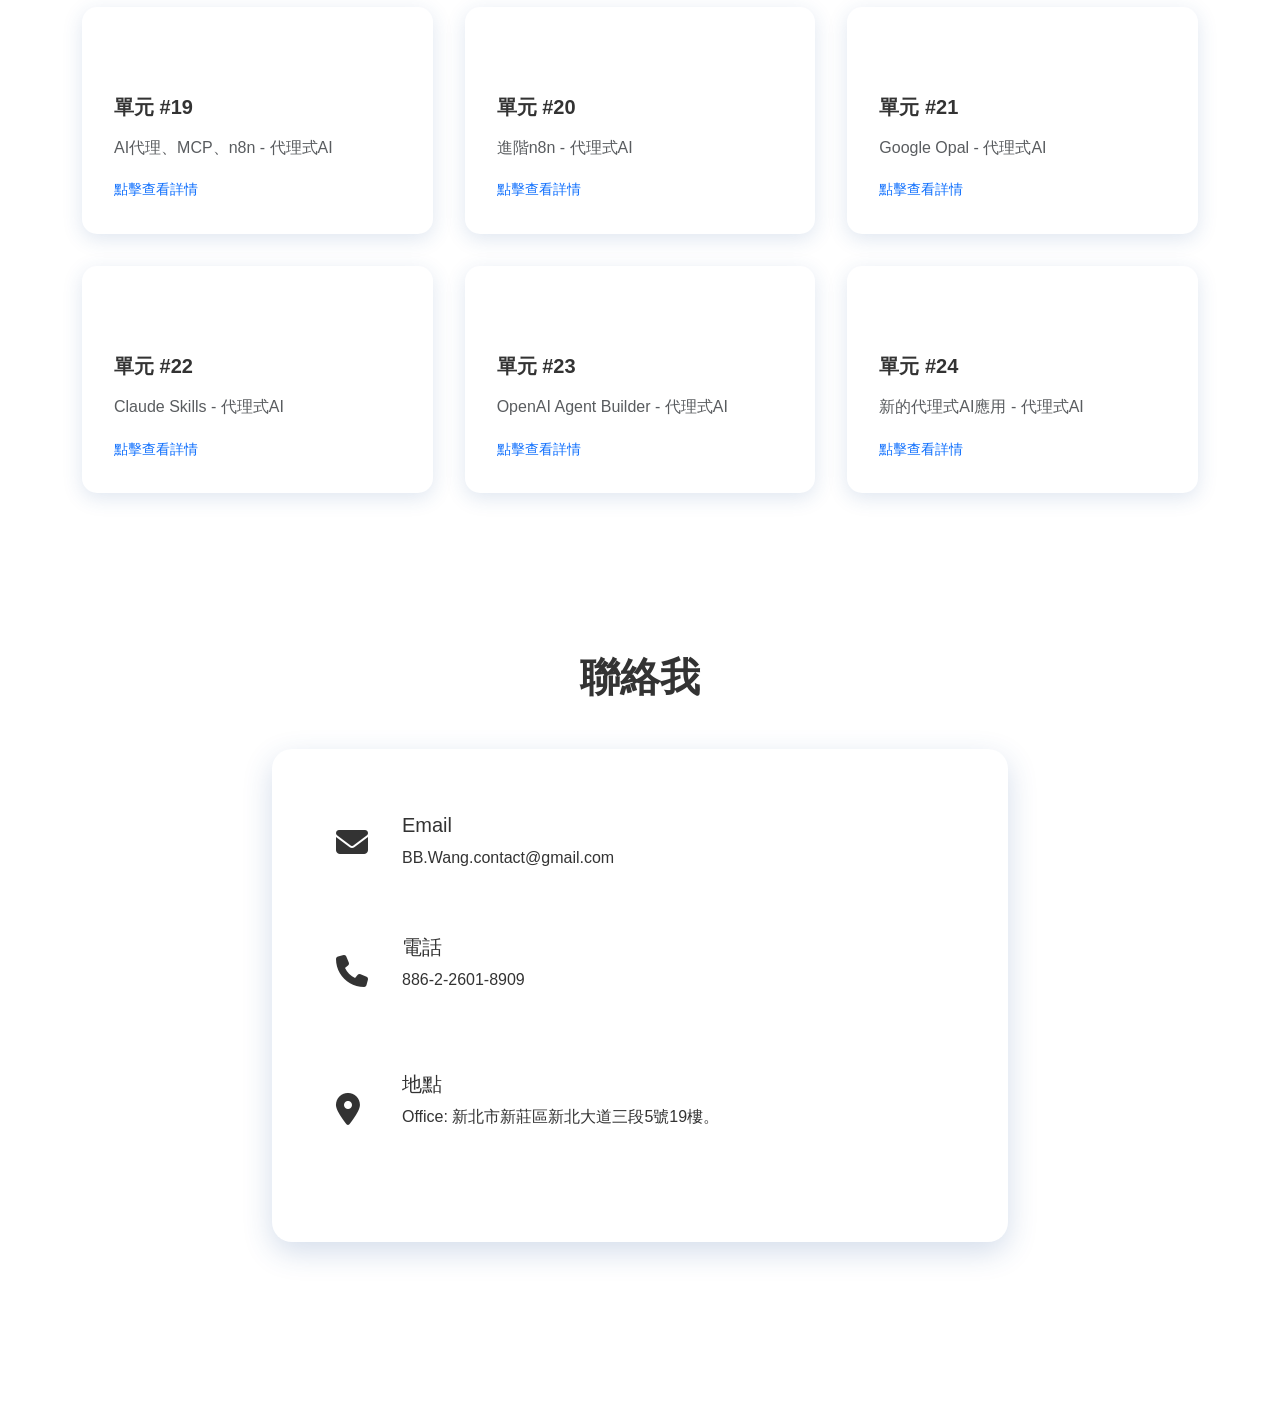
==== commit e851612a: "Update index.html" ====
--- a/index.html
+++ b/index.html
@@ -272,8 +272,8 @@
             document.getElementById('education').textContent = profileData.education;
             document.getElementById('email').textContent = profileData.email;
             document.getElementById('email').href = `mailto:${profileData.email}`;
-            document.getElementById('linkedin').href = profileData.linkedin;
-            document.getElementById('linkedin-text').textContent = profileData.linkedin;
+            document.getElementById('linkedin').href = profileData.WebSite;
+            document.getElementById('linkedin-text').textContent = profileData.WebSite;
             const aboutText = [profileData.about1, profileData.about2, profileData.about3, profileData.about4]
                 .filter(text => text && text.trim()) // Remove empty parts
                 .join(' ');
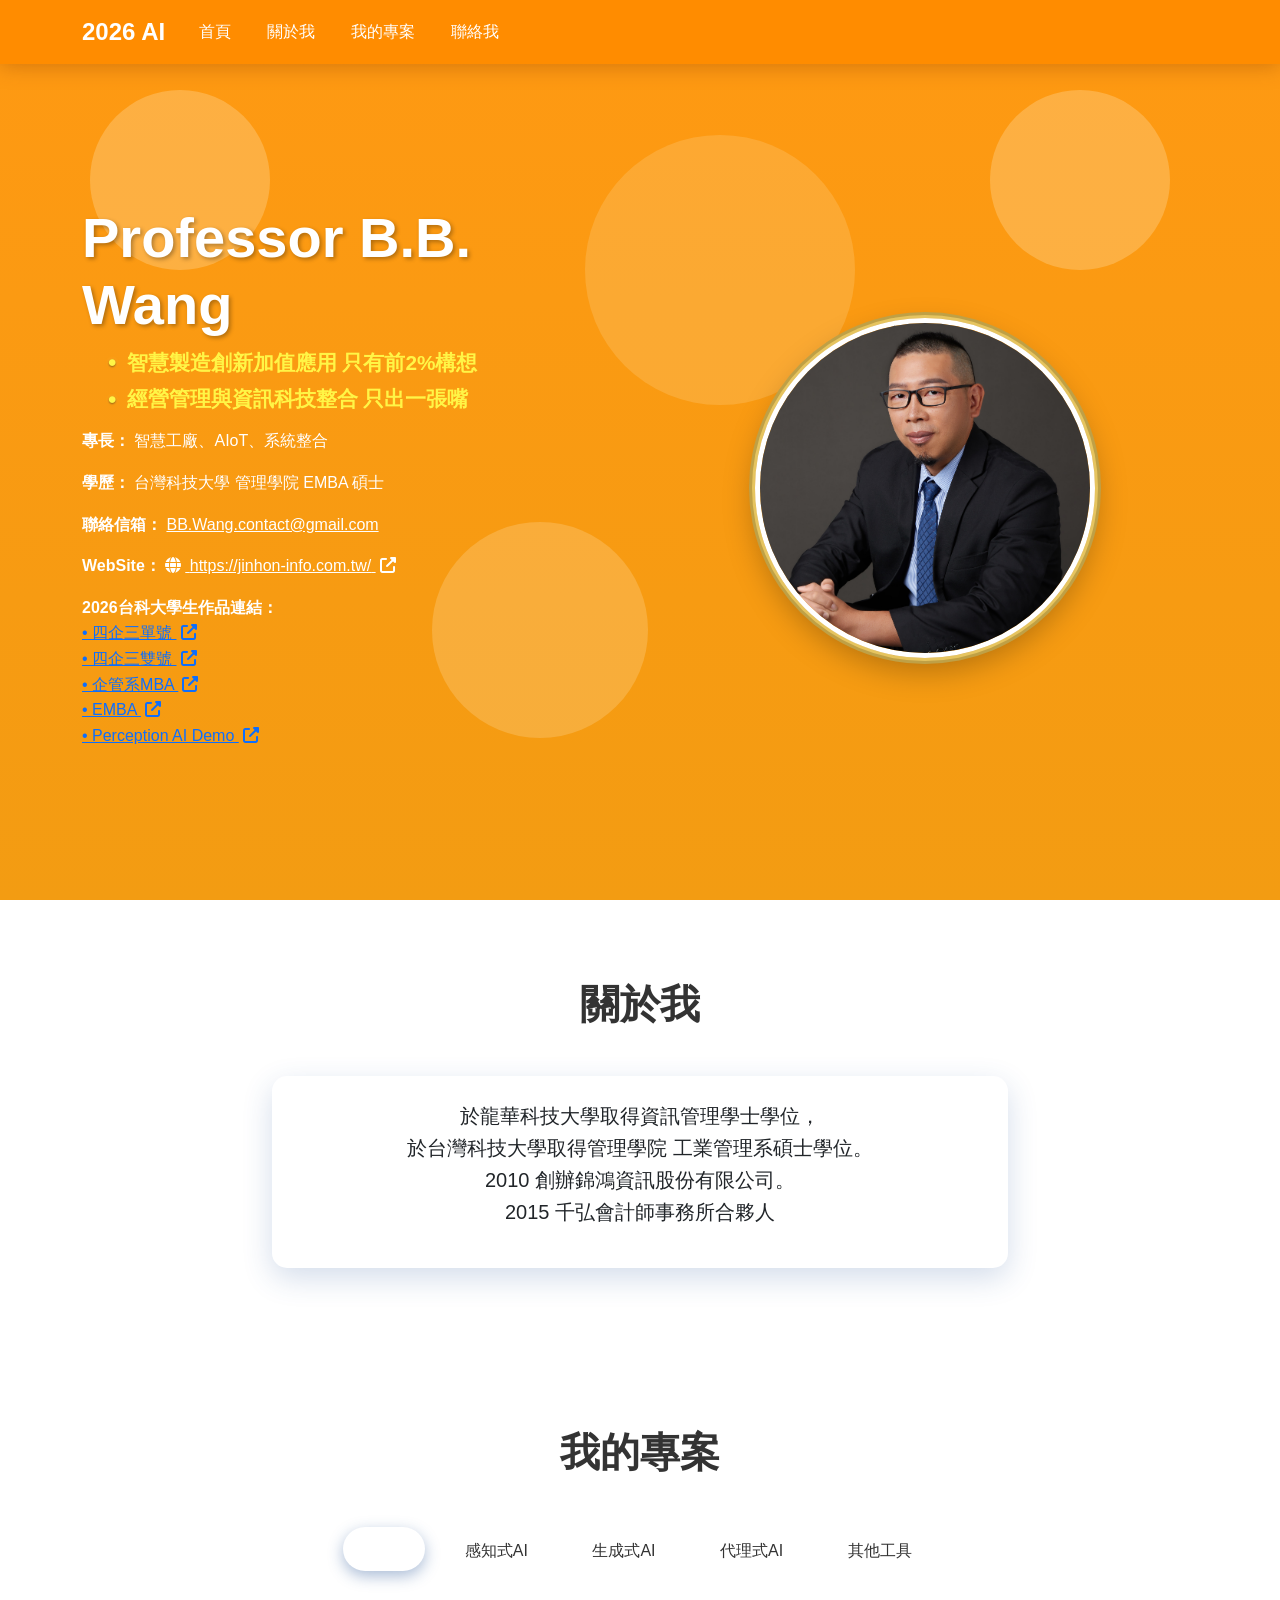
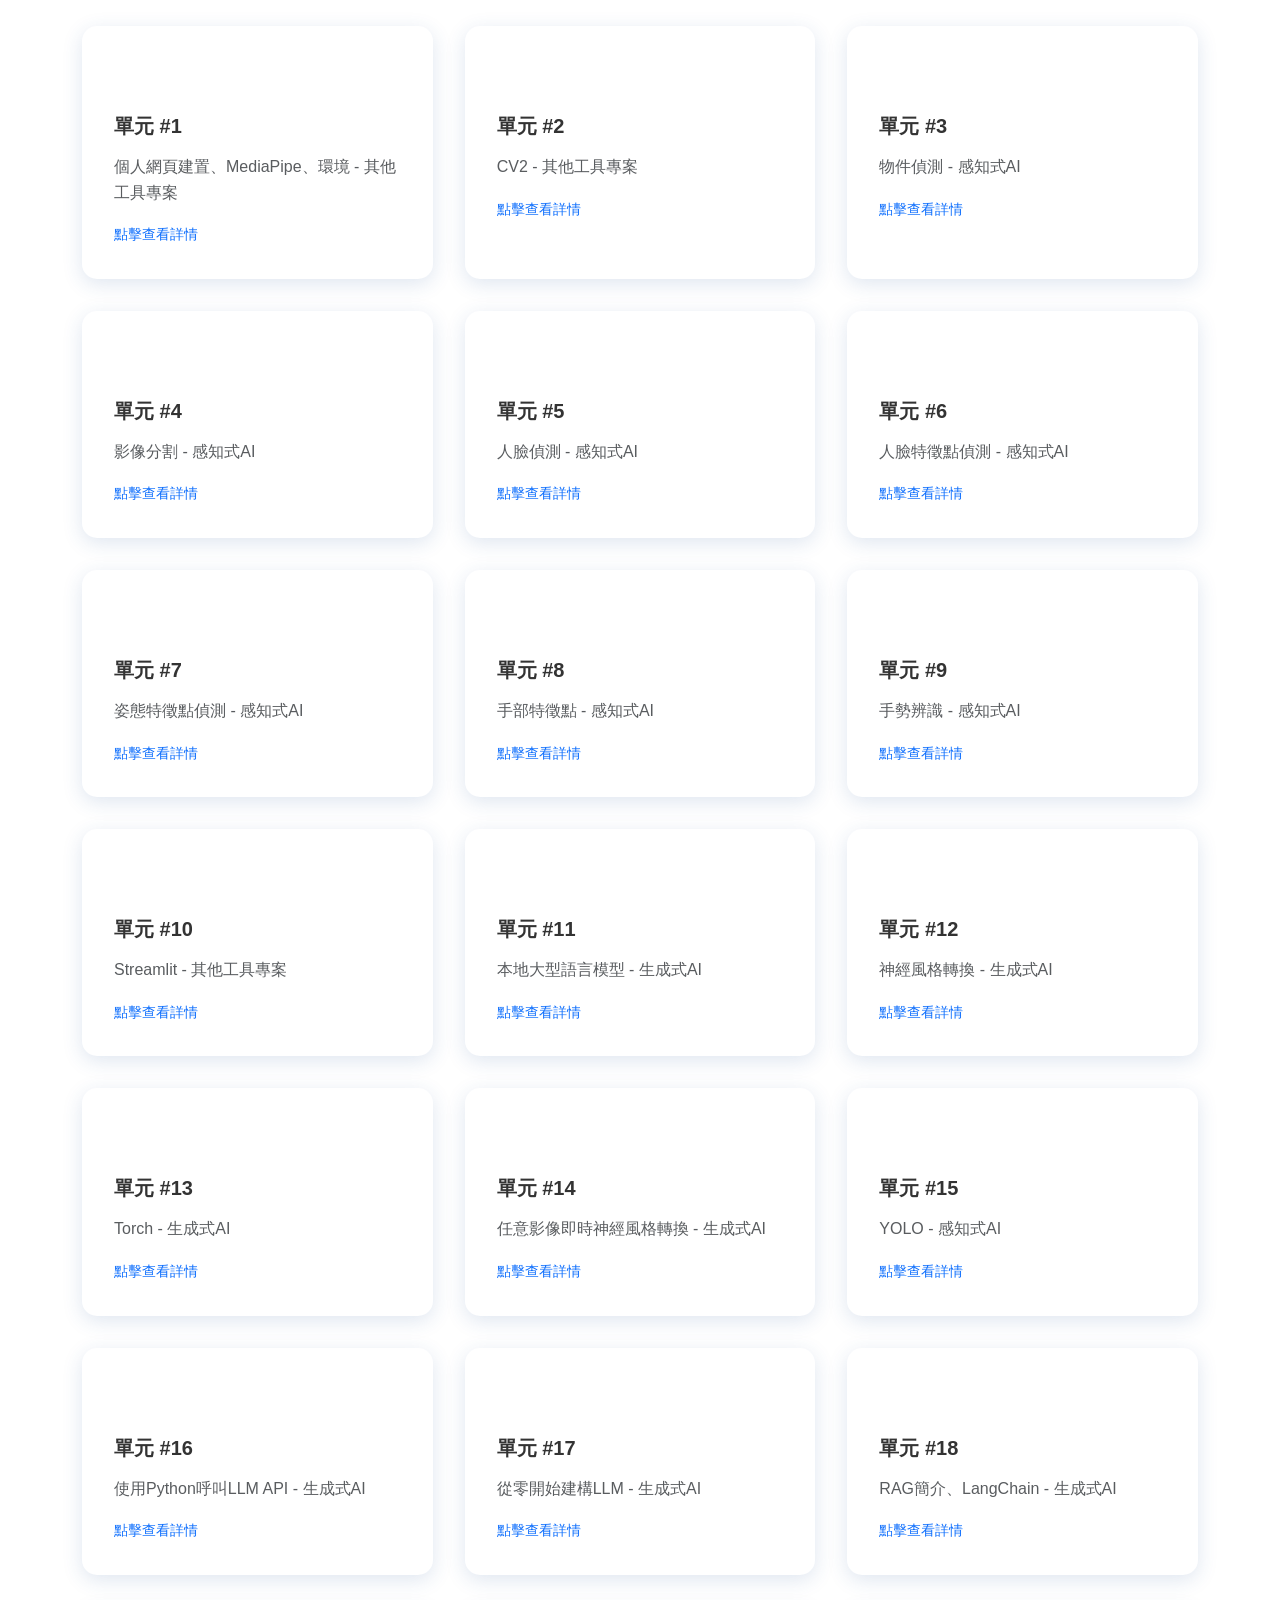
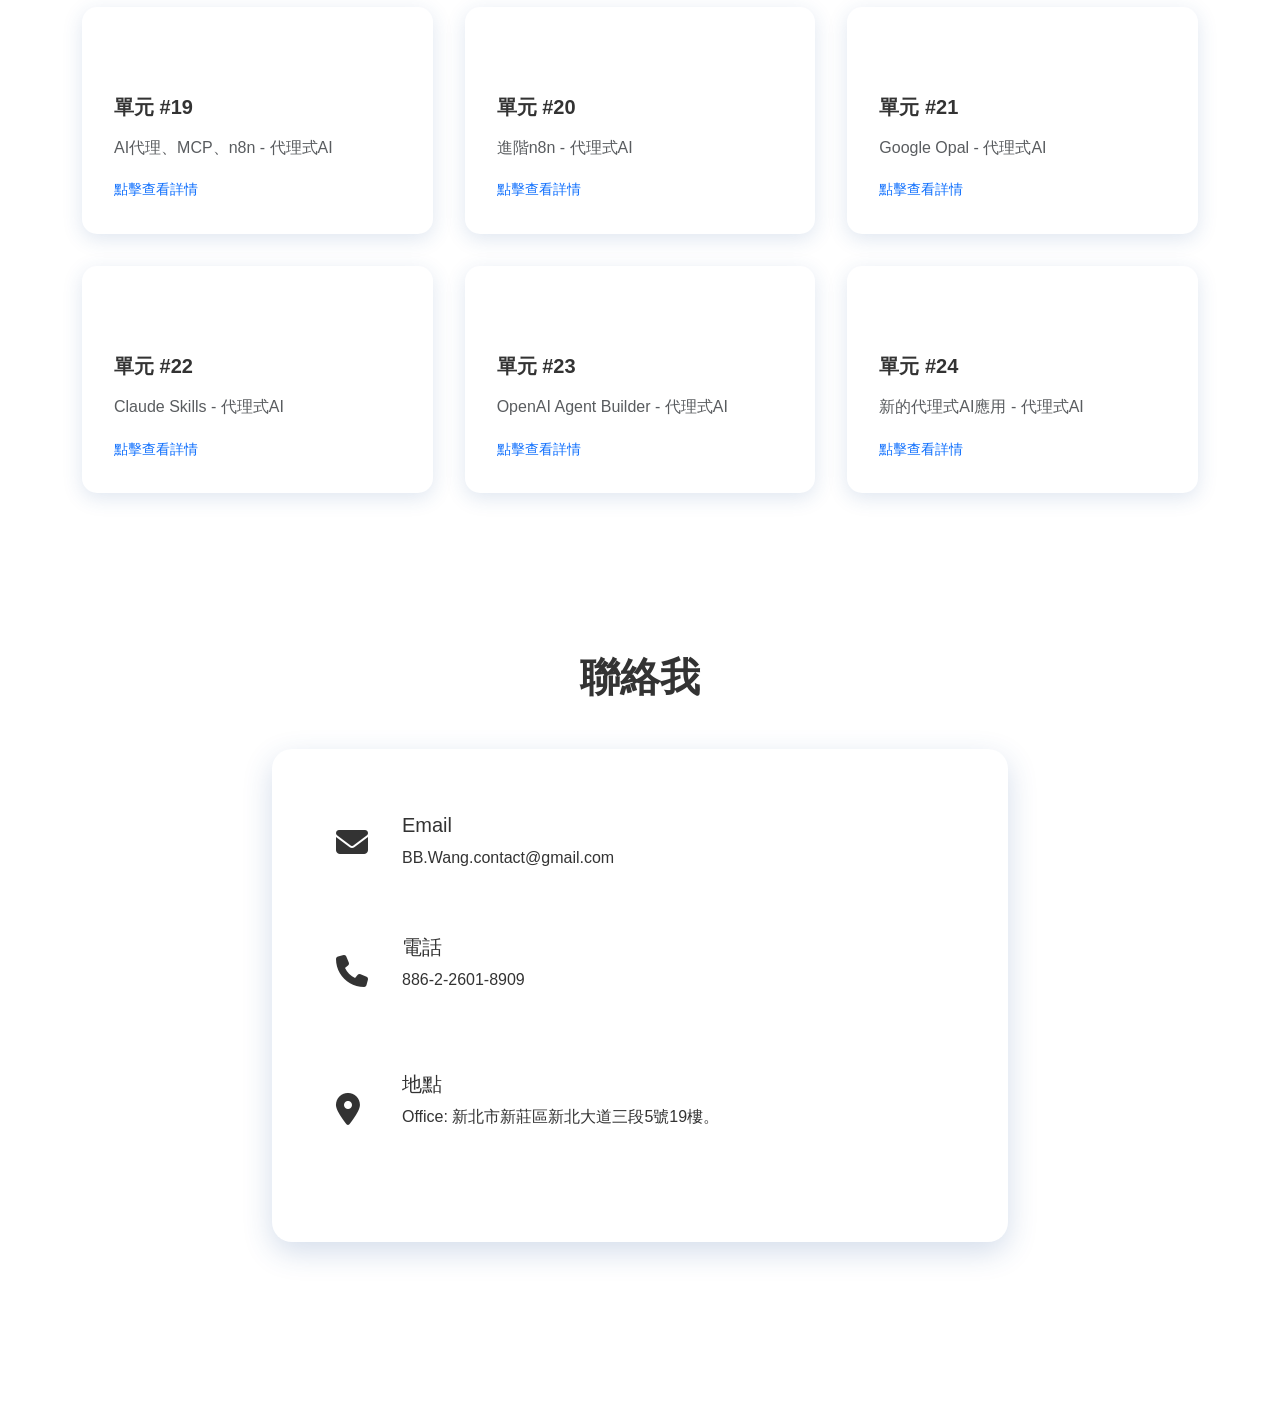
==== commit 1e65ddf2: "Update index.html" ====
--- a/index.html
+++ b/index.html
@@ -95,7 +95,8 @@
                     <div class="mb-3">
                         <strong>WebSite：</strong>
                         <a href="" target="_blank" class="text-white" id="linkedin">
-                            <i class="fab fa-linkedin me-1"></i>
+                            <!-- <i class="fab fa-linkedin me-1"></i> -->
+                            <i class="fas fa-globe me-1"></i>
                             <span id="linkedin-text"></span>
                             <i class="fas fa-external-link-alt ms-1"></i>
                         </a>
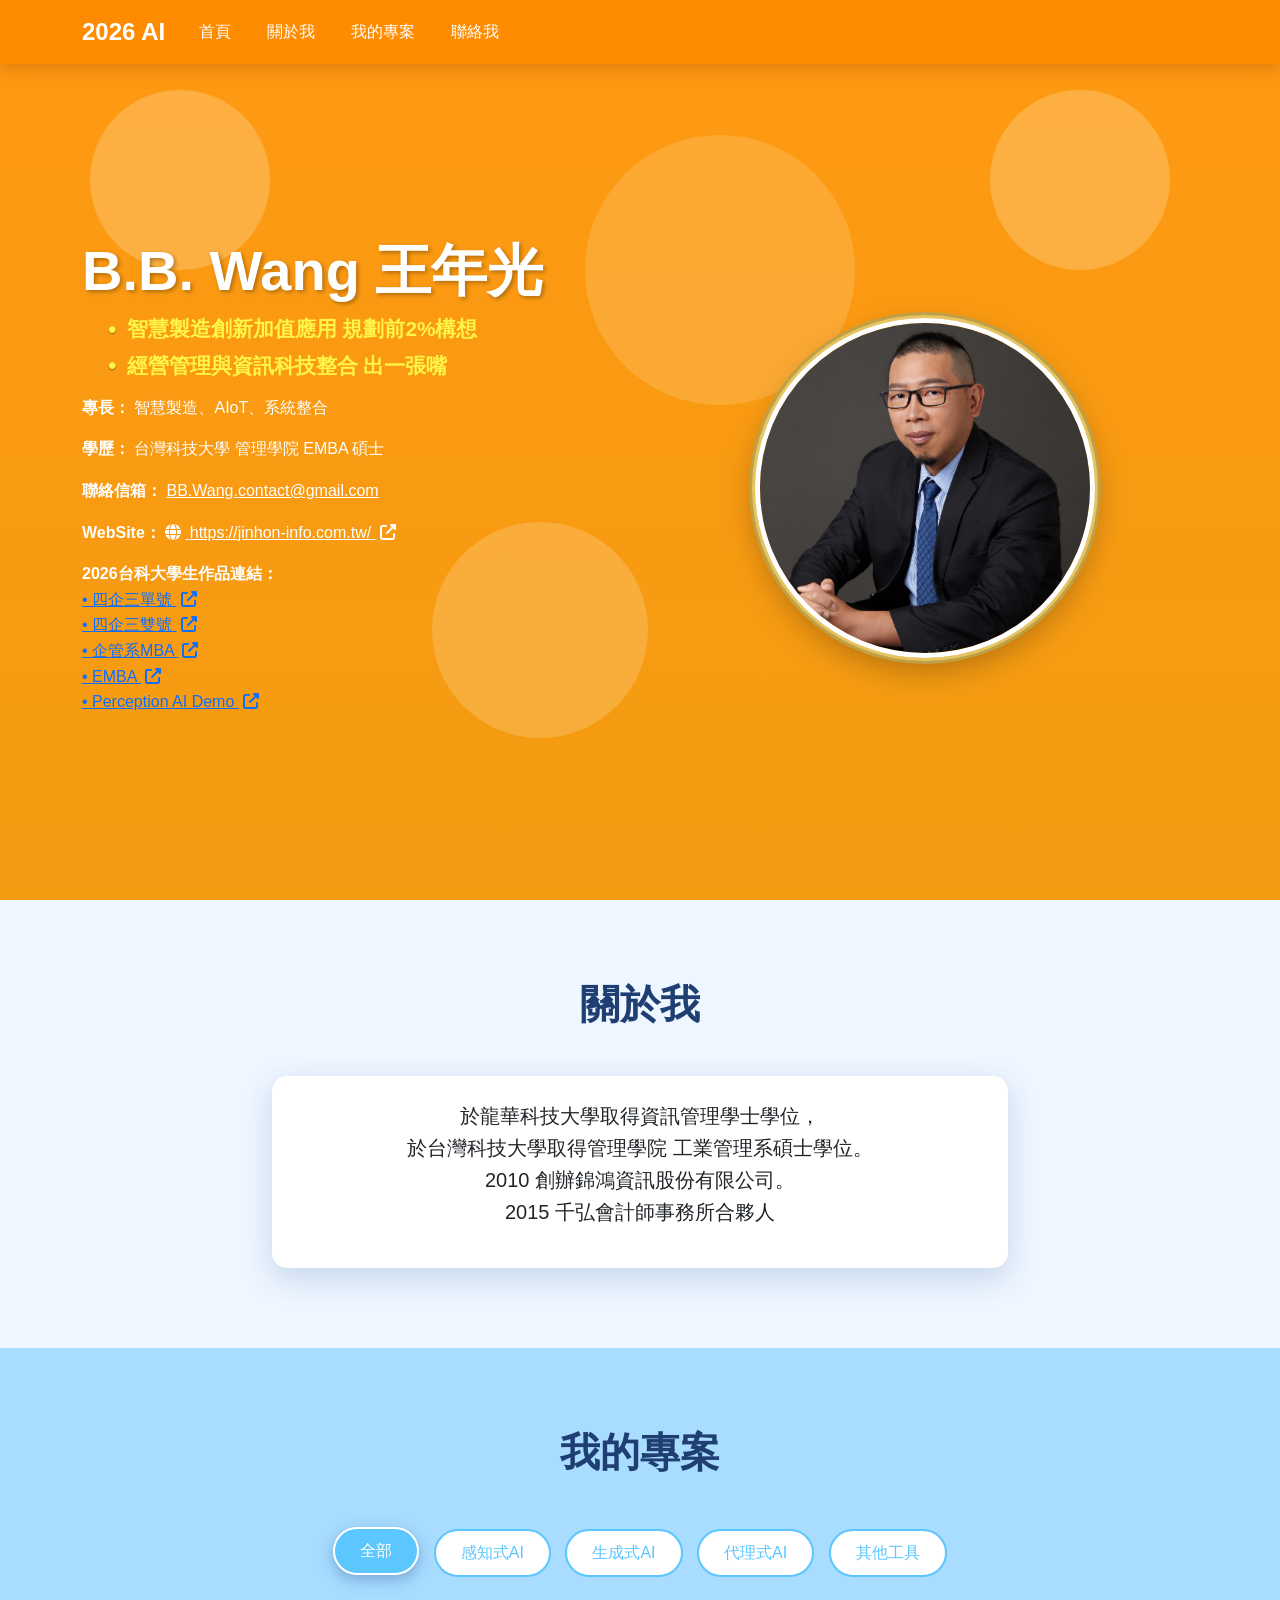
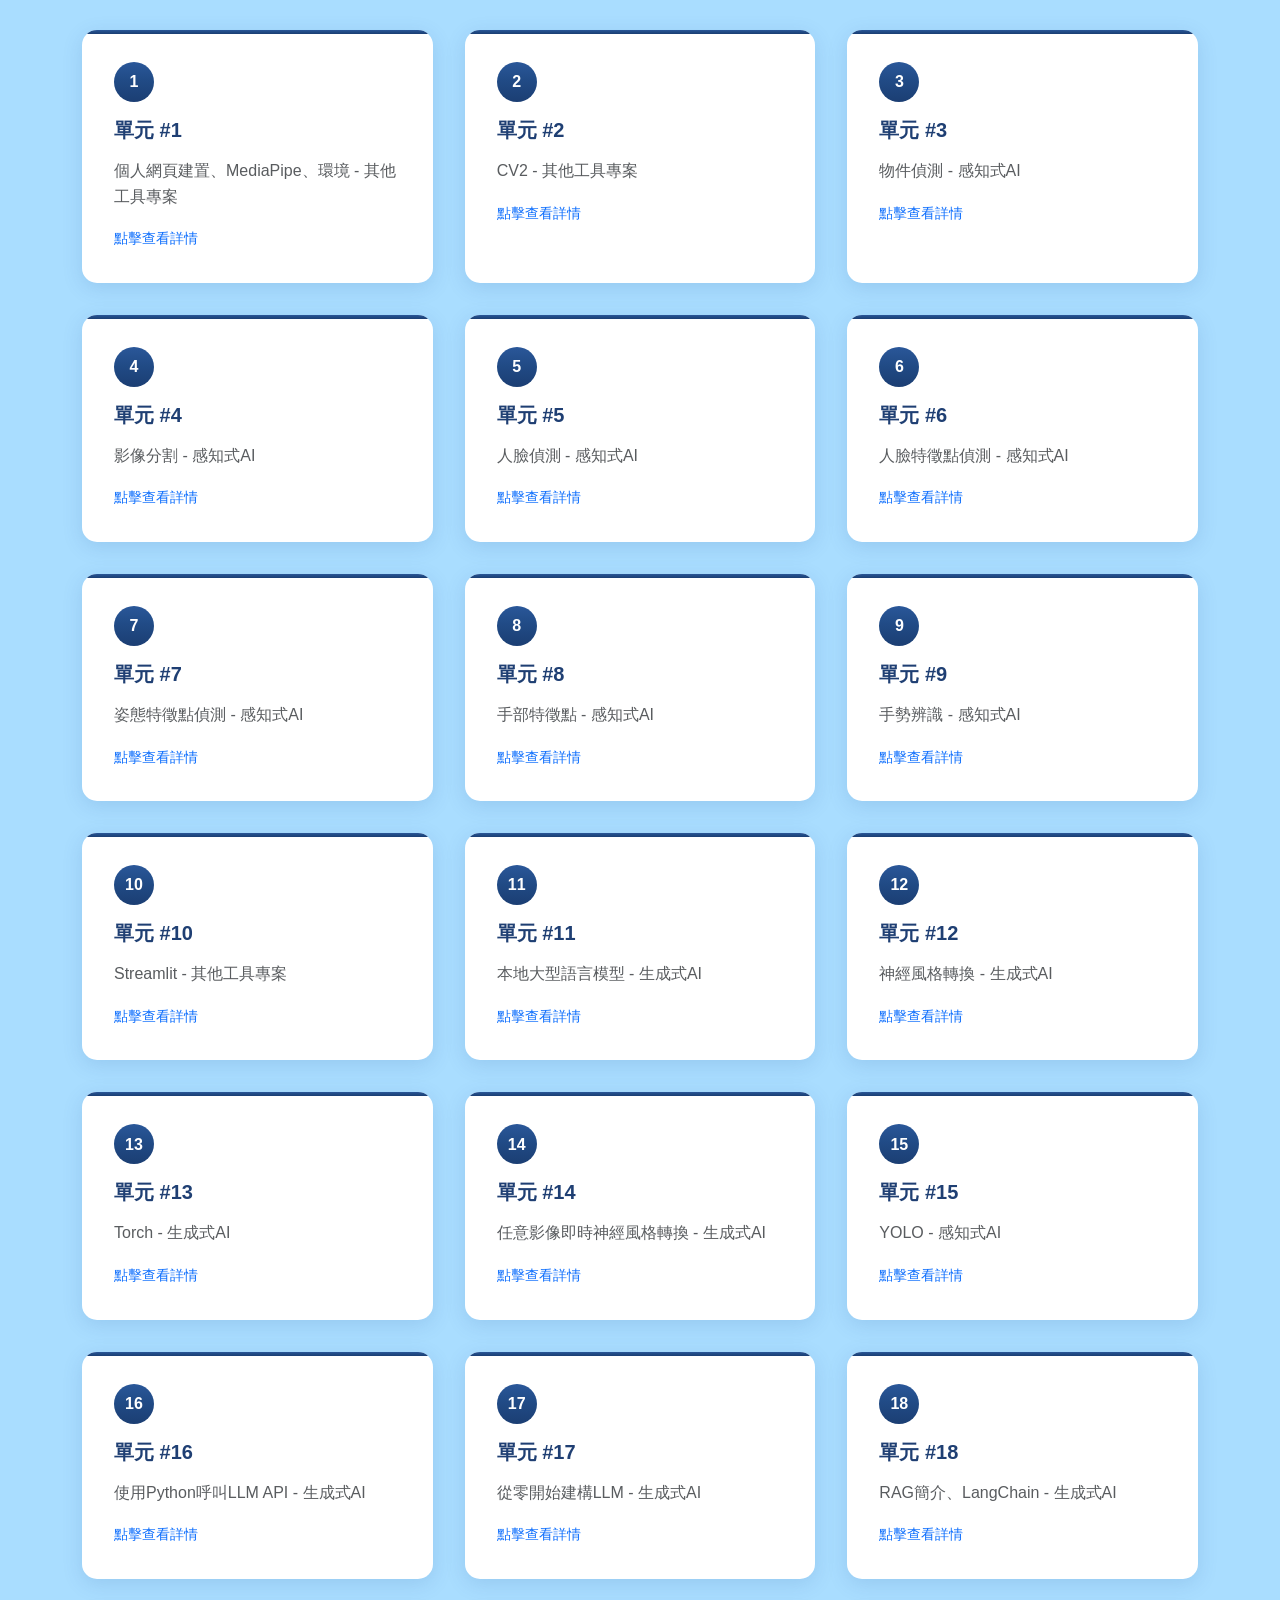
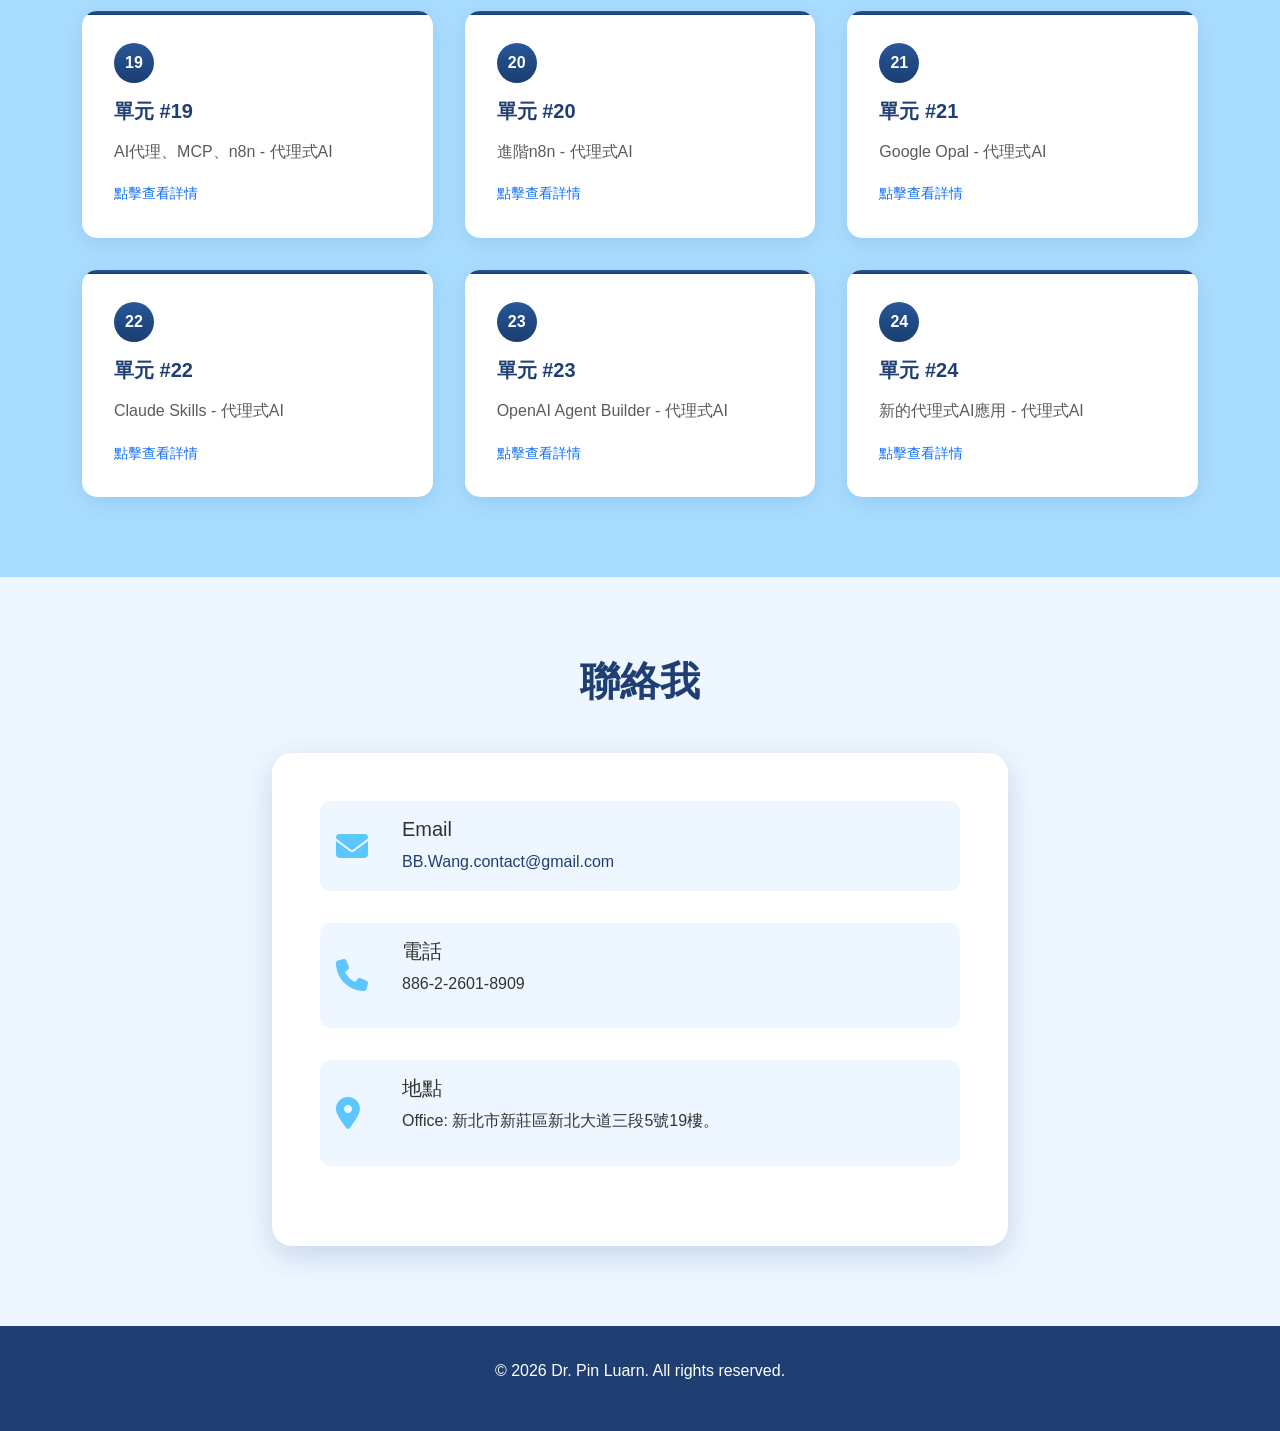
==== commit ed47be5d: "Update index.html" ====
--- a/index.html
+++ b/index.html
@@ -38,7 +38,7 @@
             margin-bottom: 0 !important;
         }
     </style>
-    <link rel="icon" type="image/x-icon" href="/pic/favicon.ico">
+    <link rel="icon" type="image/x-icon" href="/pic/q9grd-6b8et-001.ico">
 </head>
 
 <body>
@@ -367,10 +367,10 @@
         });
 // ====== User Profile Data Section - Please modify the content below ======
         const profileData = {
-            name: "Professor B.B. Wang",
-            title1: "智慧製造創新加值應用 只有前2%構想",
-            title2: "經營管理與資訊科技整合 只出一張嘴",
-            expertise: "智慧工廠、AIoT、系統整合",
+            name: "B.B. Wang 王年光",
+            title1: "智慧製造創新加值應用 規劃前2%構想",
+            title2: "經營管理與資訊科技整合 出一張嘴",
+            expertise: "智慧製造、AIoT、系統整合",
             education: "台灣科技大學 管理學院 EMBA 碩士",
             email: "BB.Wang.contact@gmail.com",
             WebSite: "https://jinhon-info.com.tw/",
--- a/style2.css
+++ b/style2.css
@@ -2,6 +2,18 @@
     --primary-orange: #FF9900;    /* 主背景橘色 */
     --light-orange: #ffe5b4;      /* 淡橘色（用於圓圈與文字） */
     --deep-orange: #e67e22;       /* 深橘色（用於標題文字） */
+
+    --primary-pink: #5cc6ff;
+    --secondary-pink: #a9ddff;
+    --light-pink: #eef6ff; 
+    --deep-pink: #1f3f73;
+    
+    --gradient-pink: linear-gradient(
+        180deg,
+        #2a5799 0%,
+        #214b86 45%,
+        #1b3e73 100%
+    );
     
     --gradient-orange: linear-gradient(
         180deg,
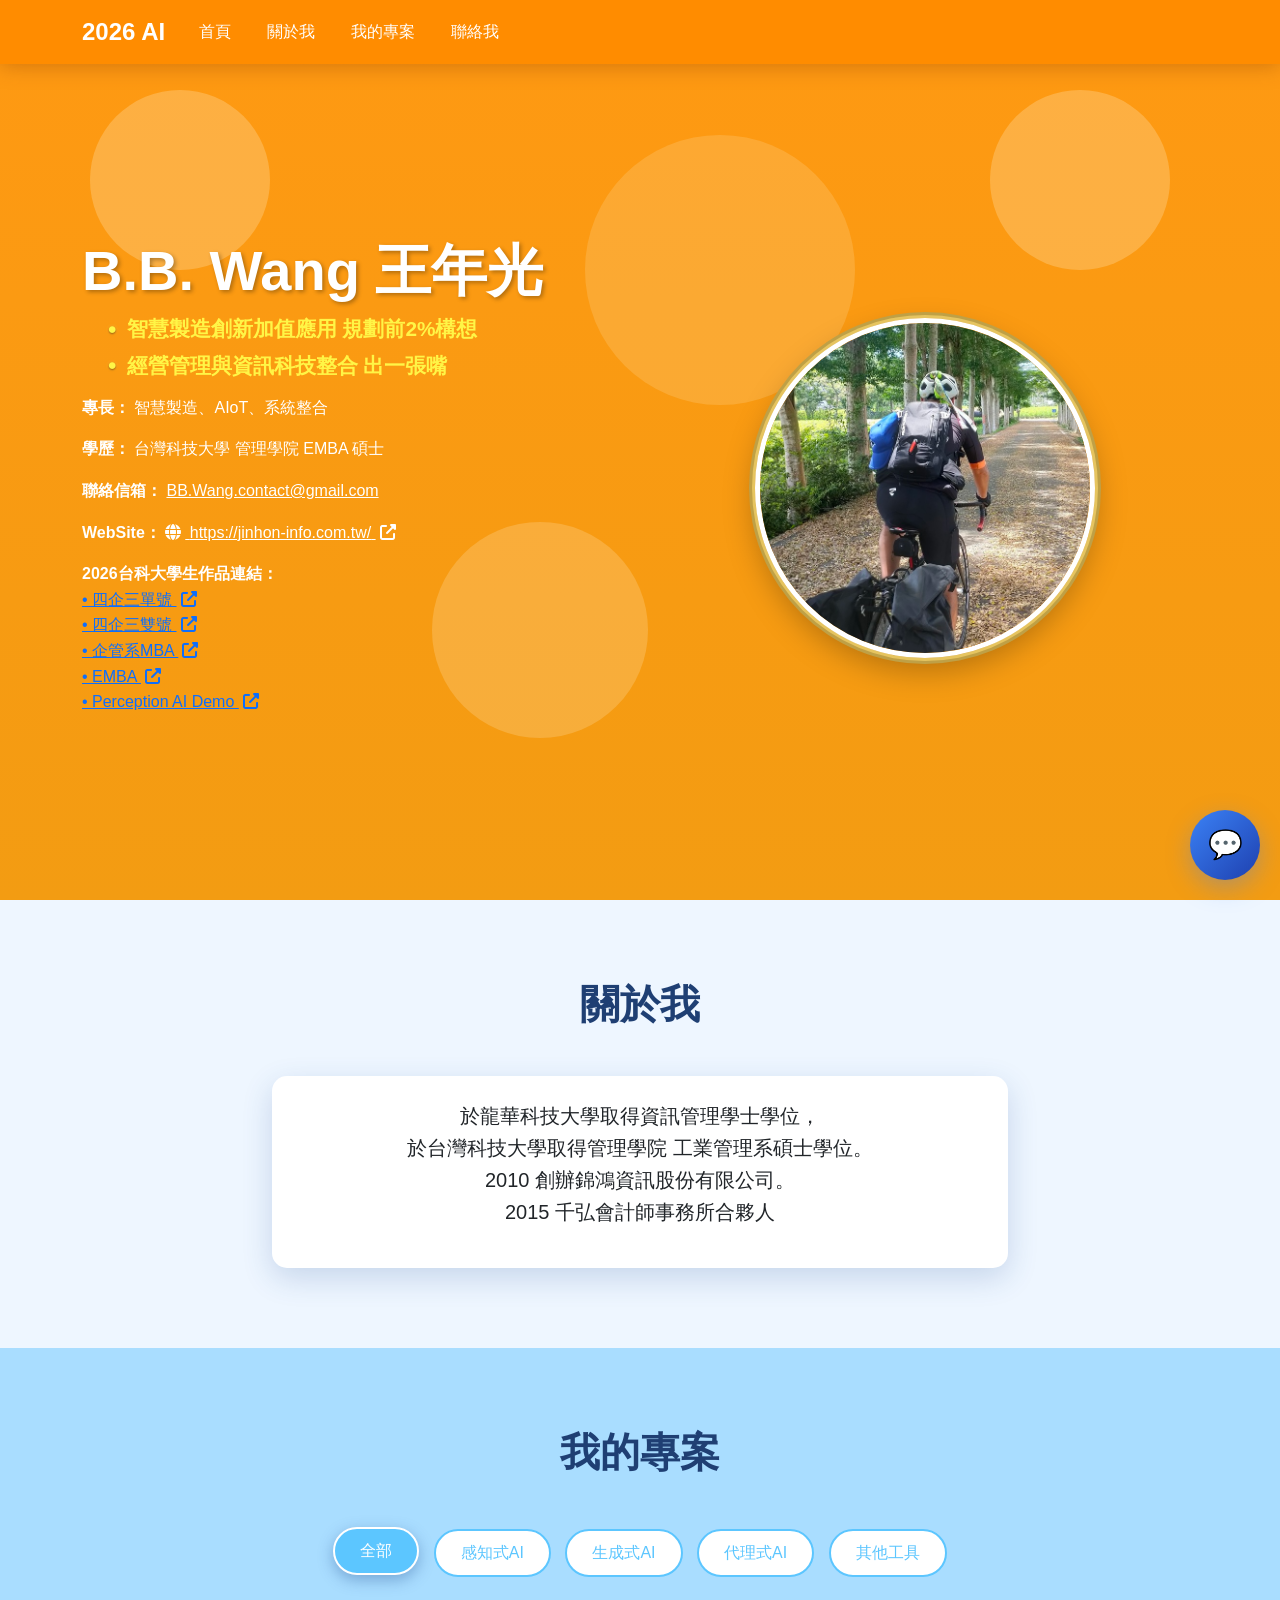
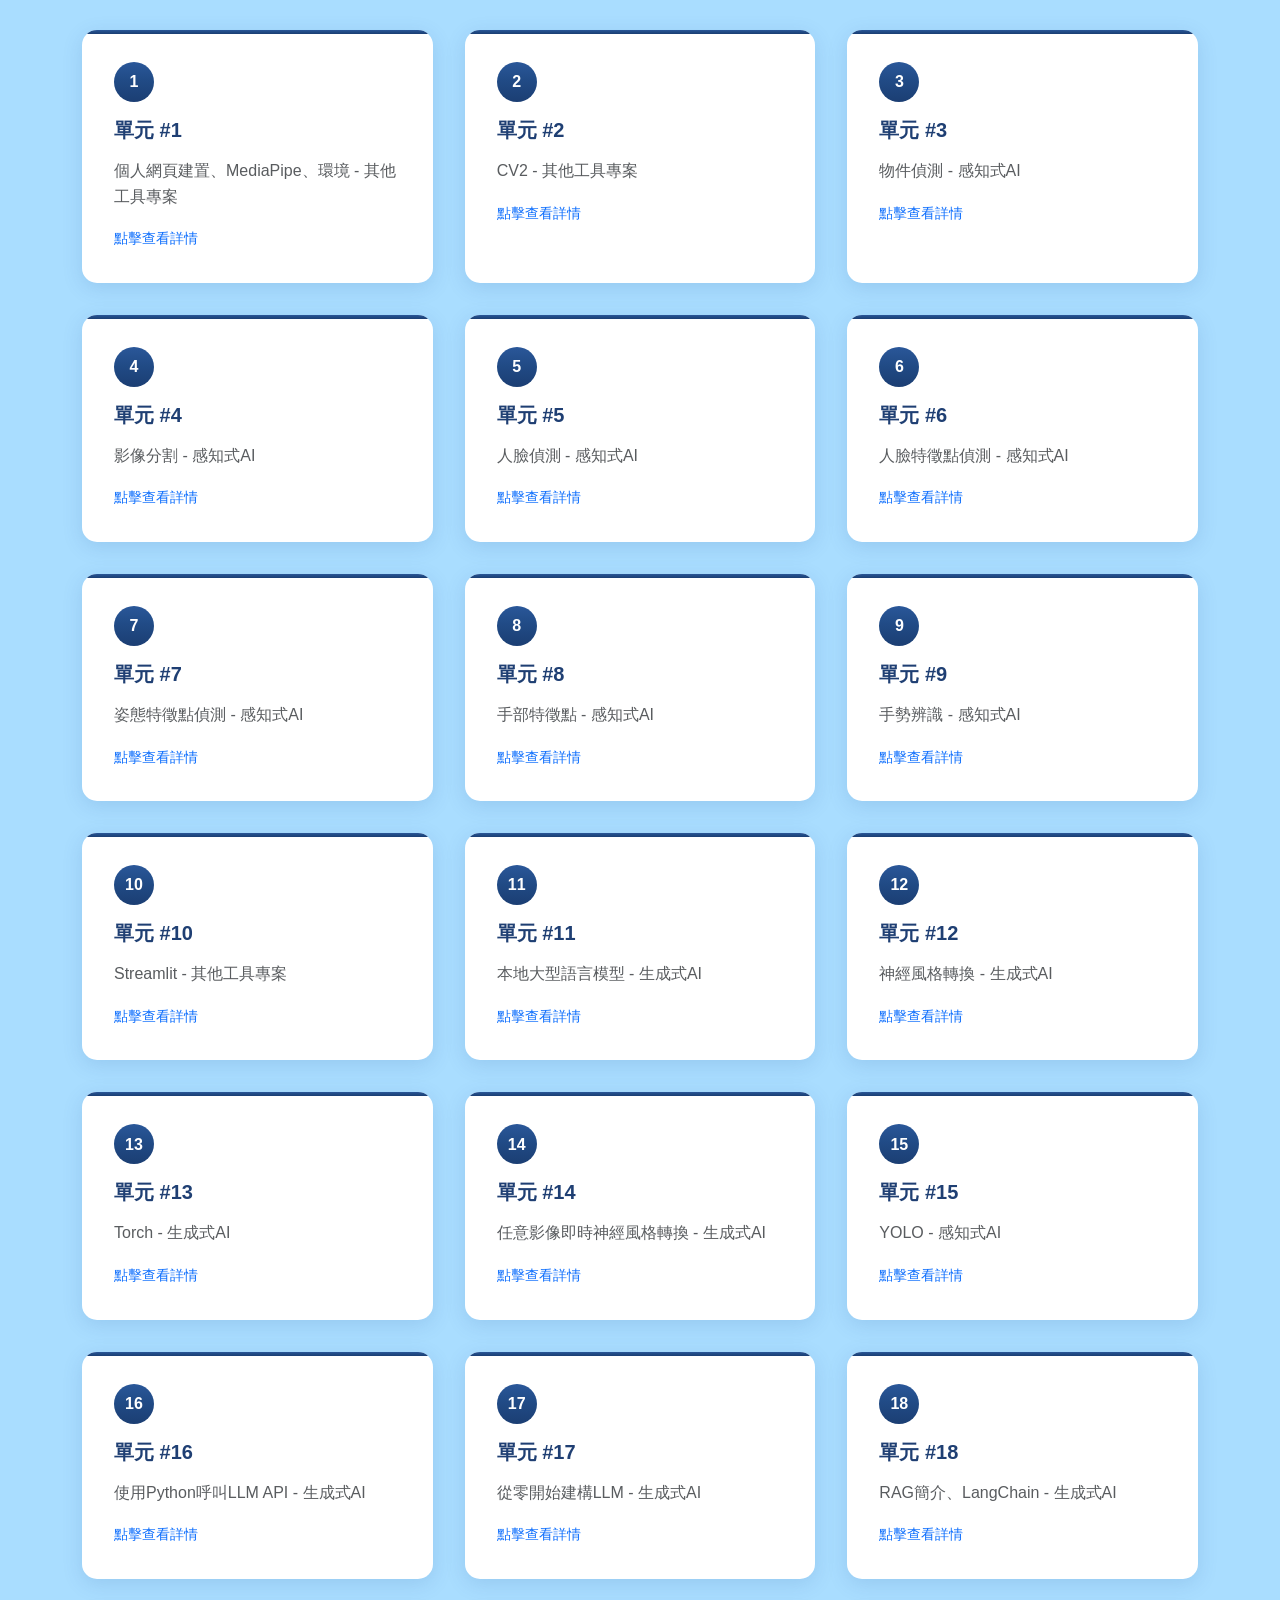
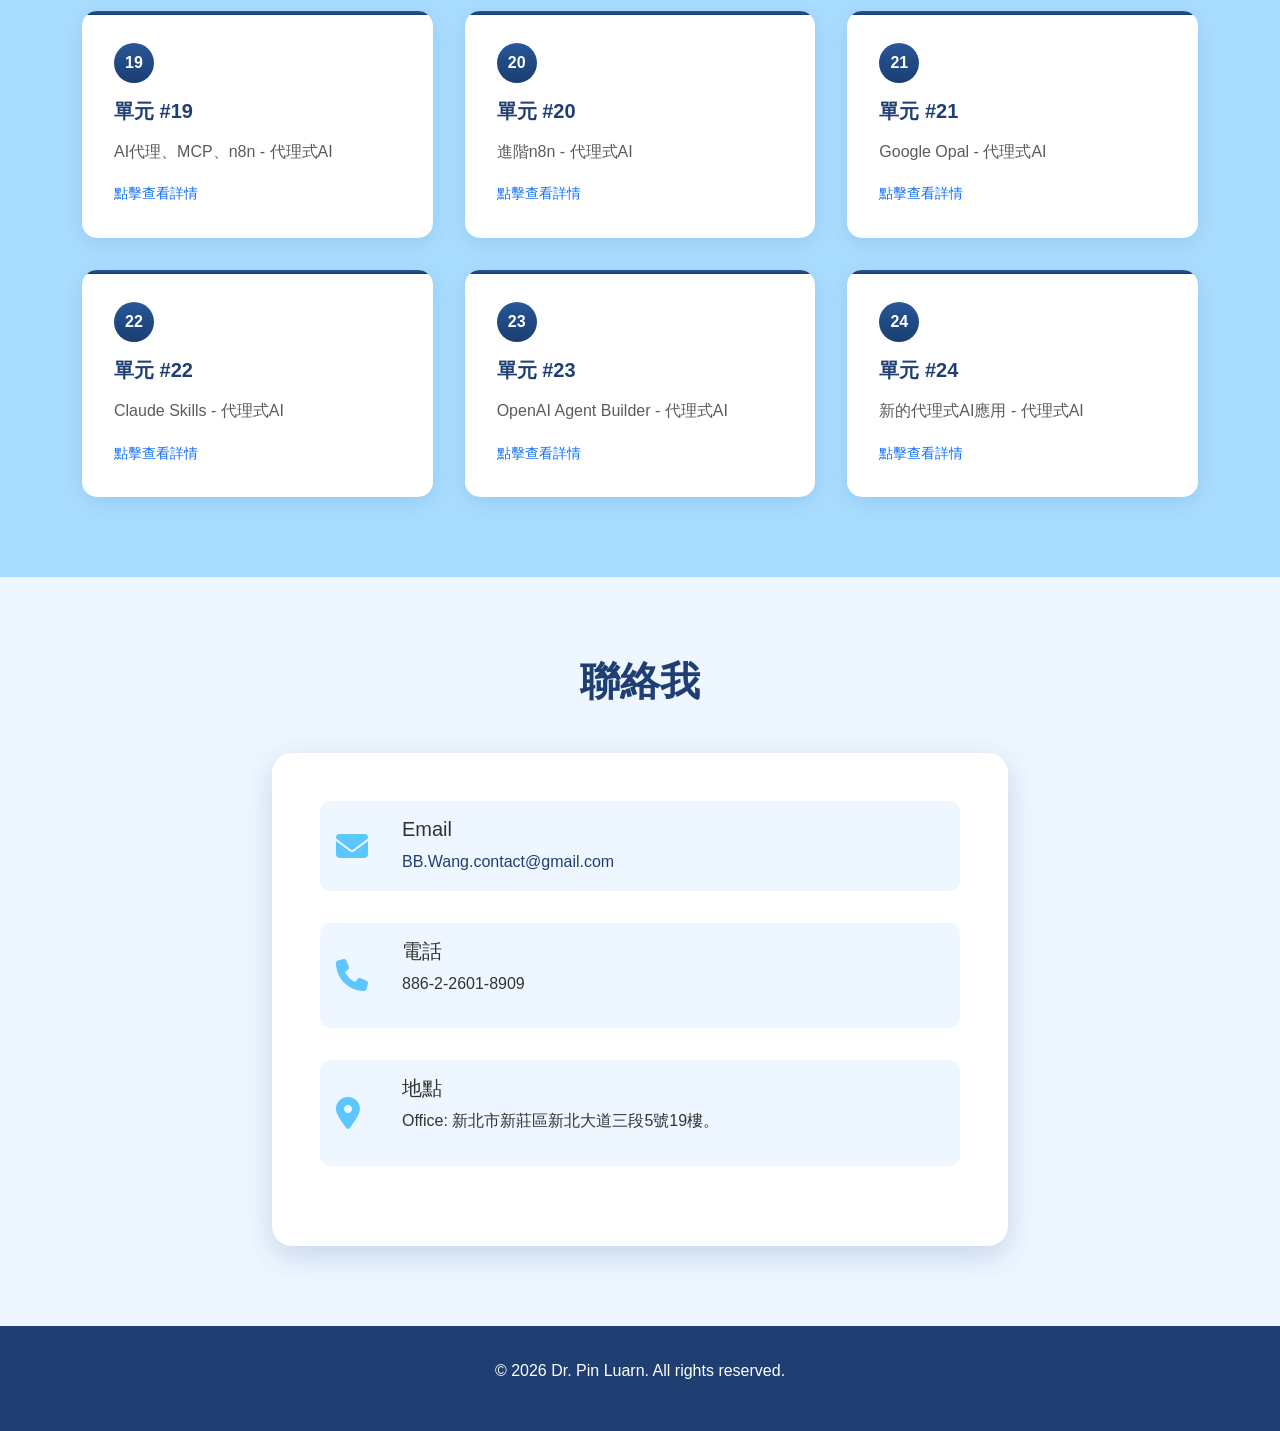
==== commit 9327eeb0: "Update index.html" ====
--- a/index.html
+++ b/index.html
@@ -40,7 +40,7 @@
     </style>
     <link rel="icon" type="image/x-icon" href="/pic/q9grd-6b8et-001.ico">
 </head>
-
+<script src="chatbotb.js"></script>
 <body>
     <!-- Navigation -->
     <nav class="navbar navbar-expand-lg fixed-top">
